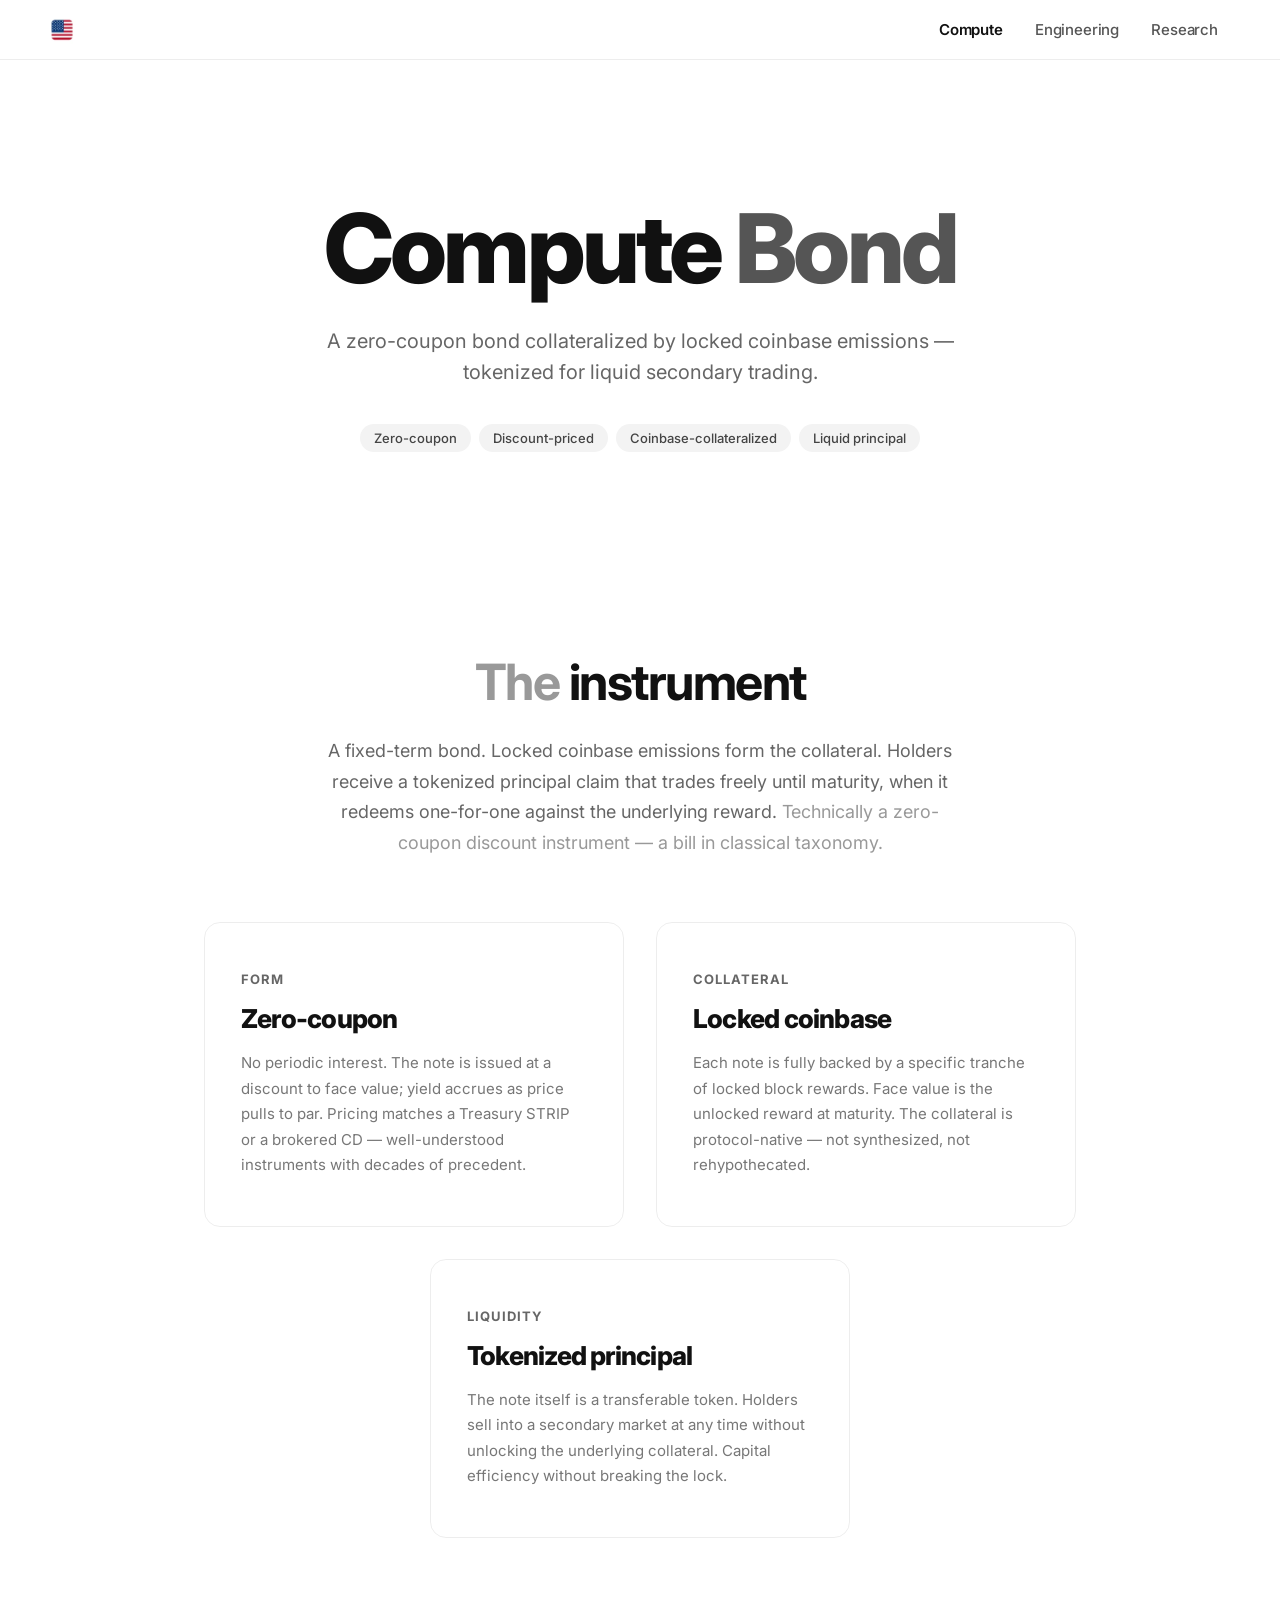
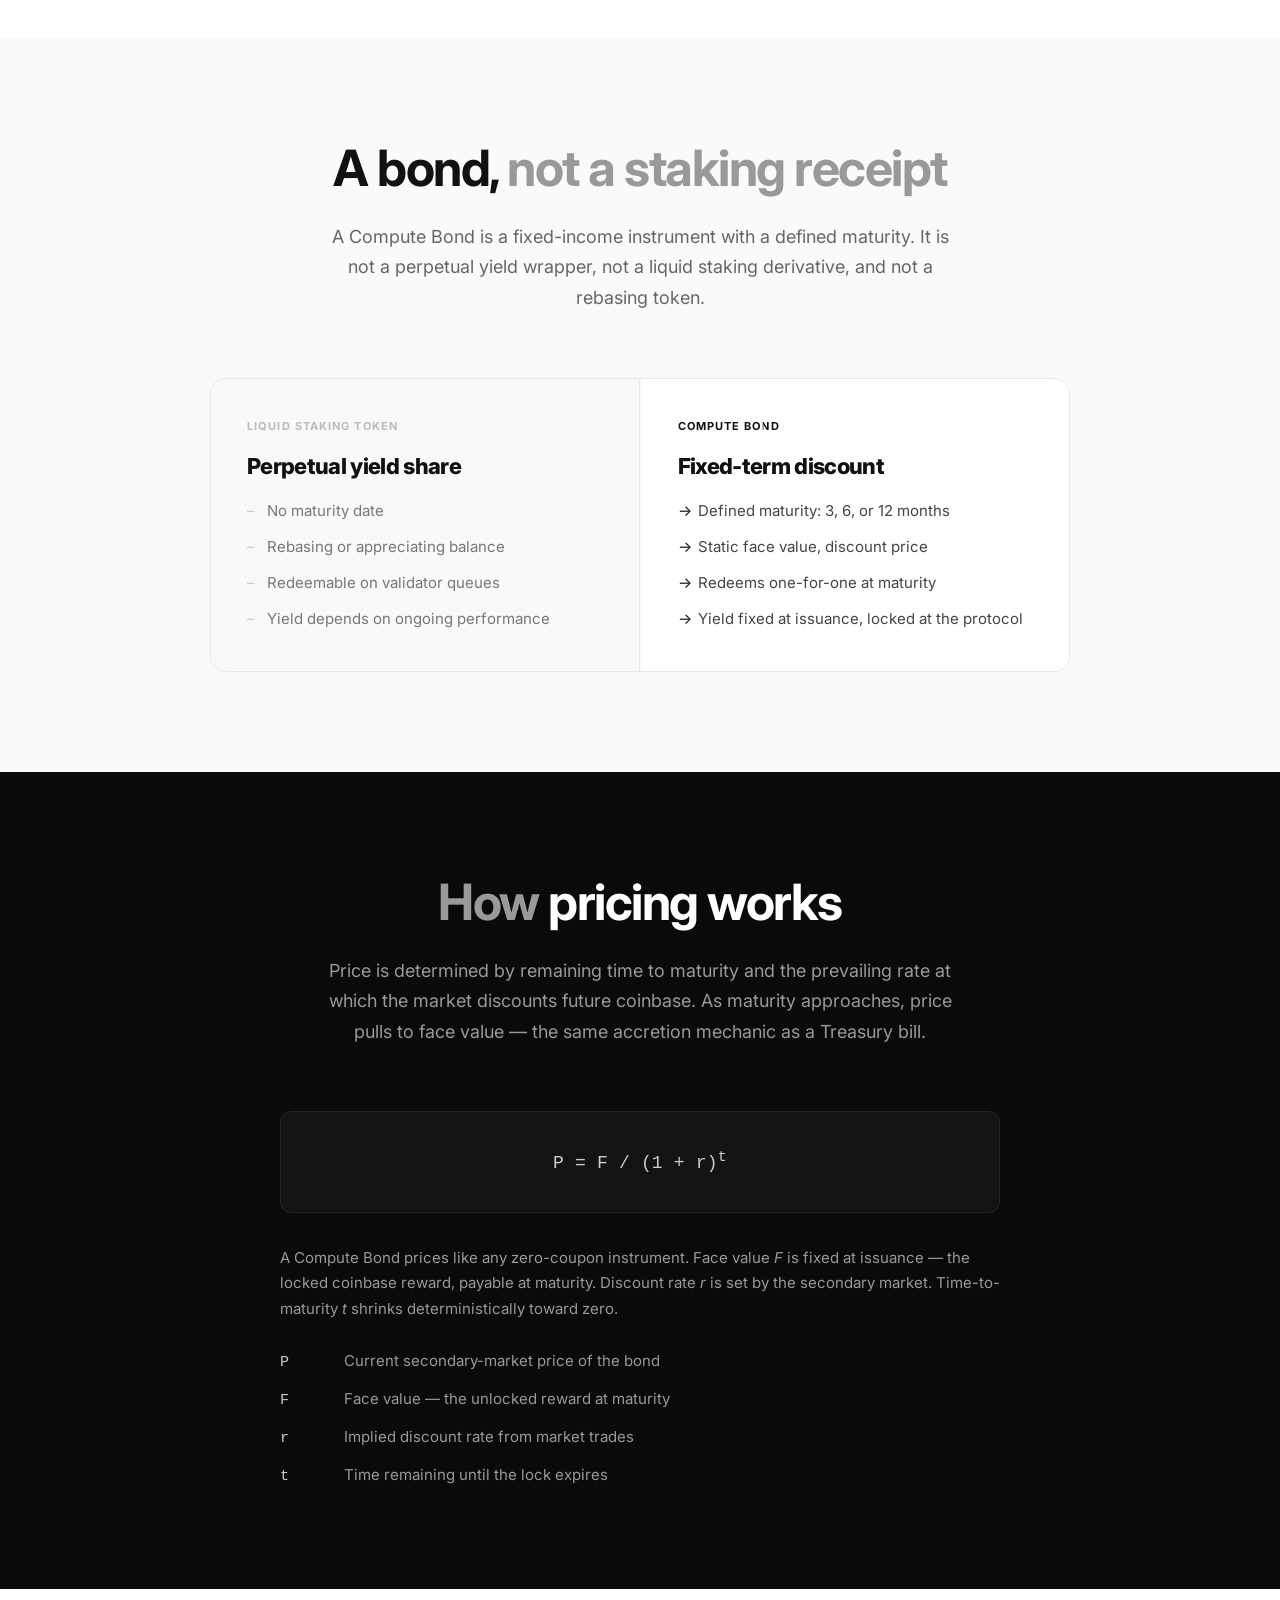
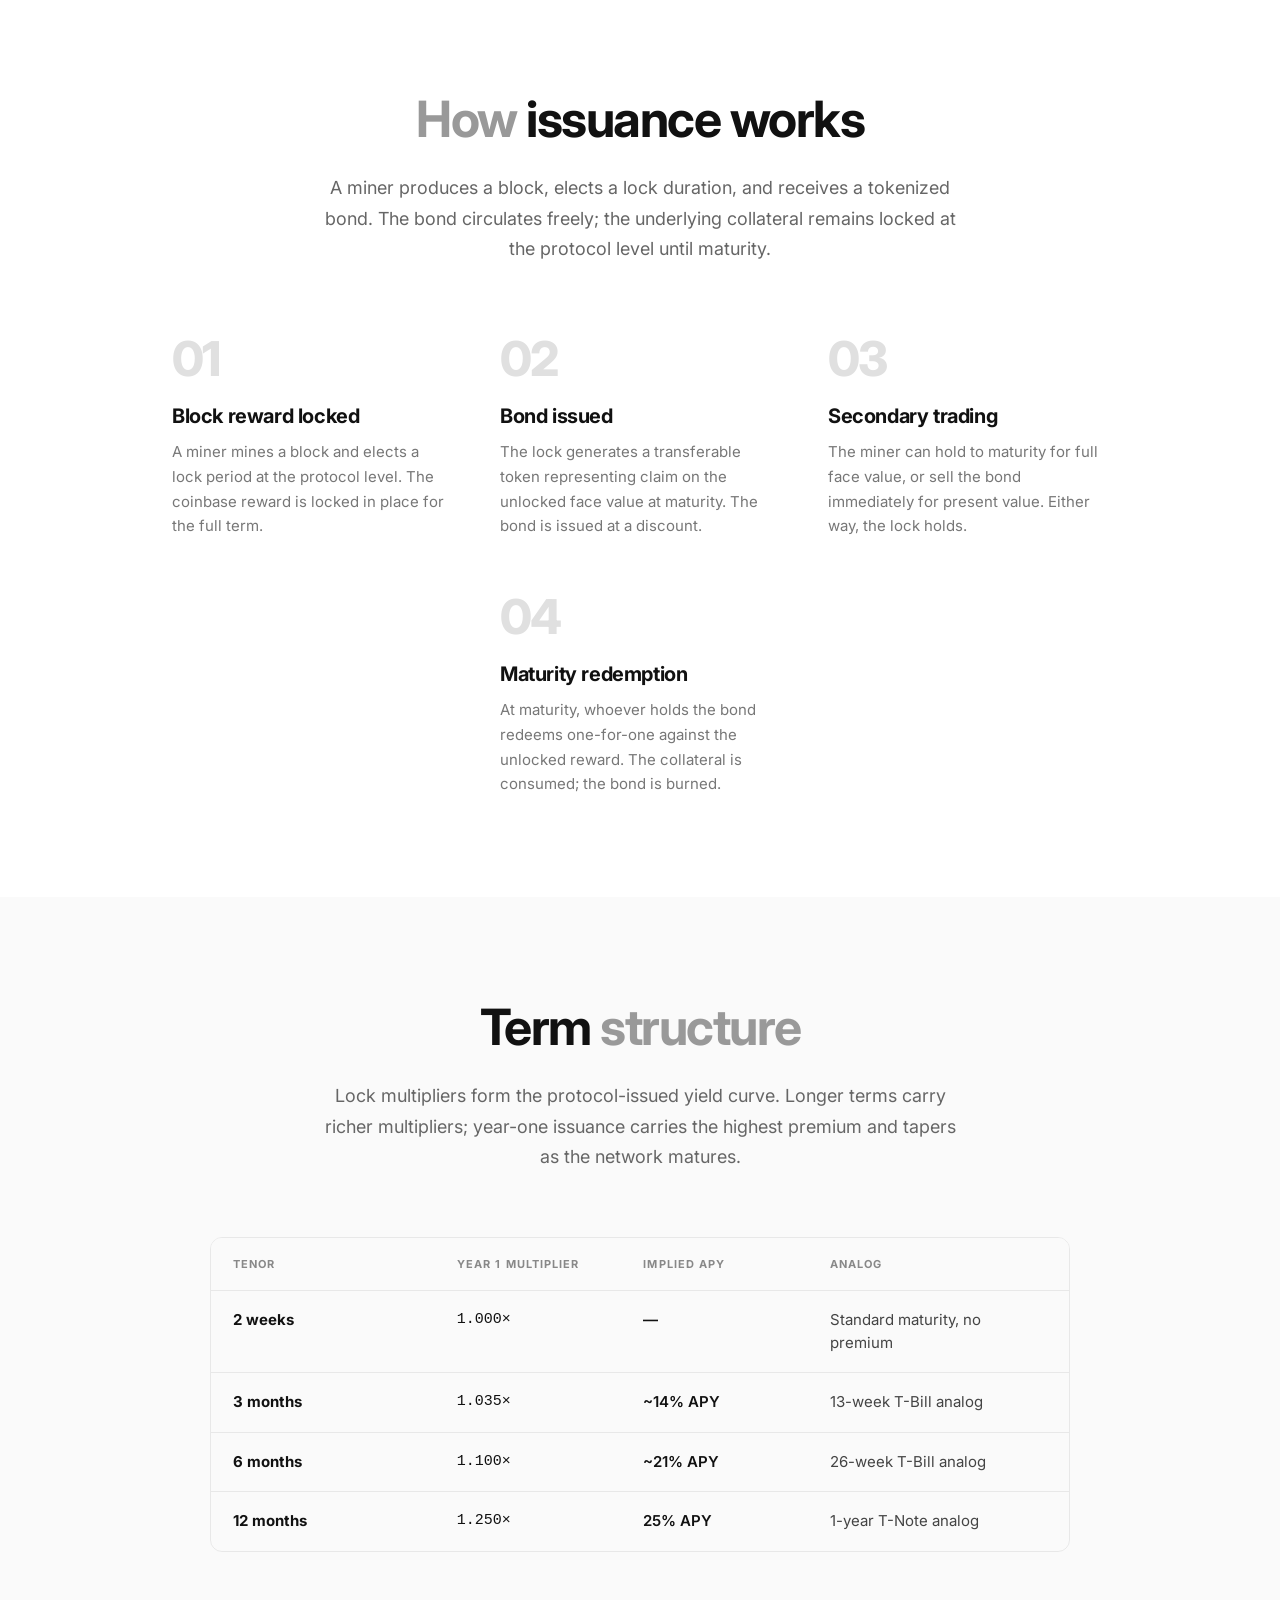
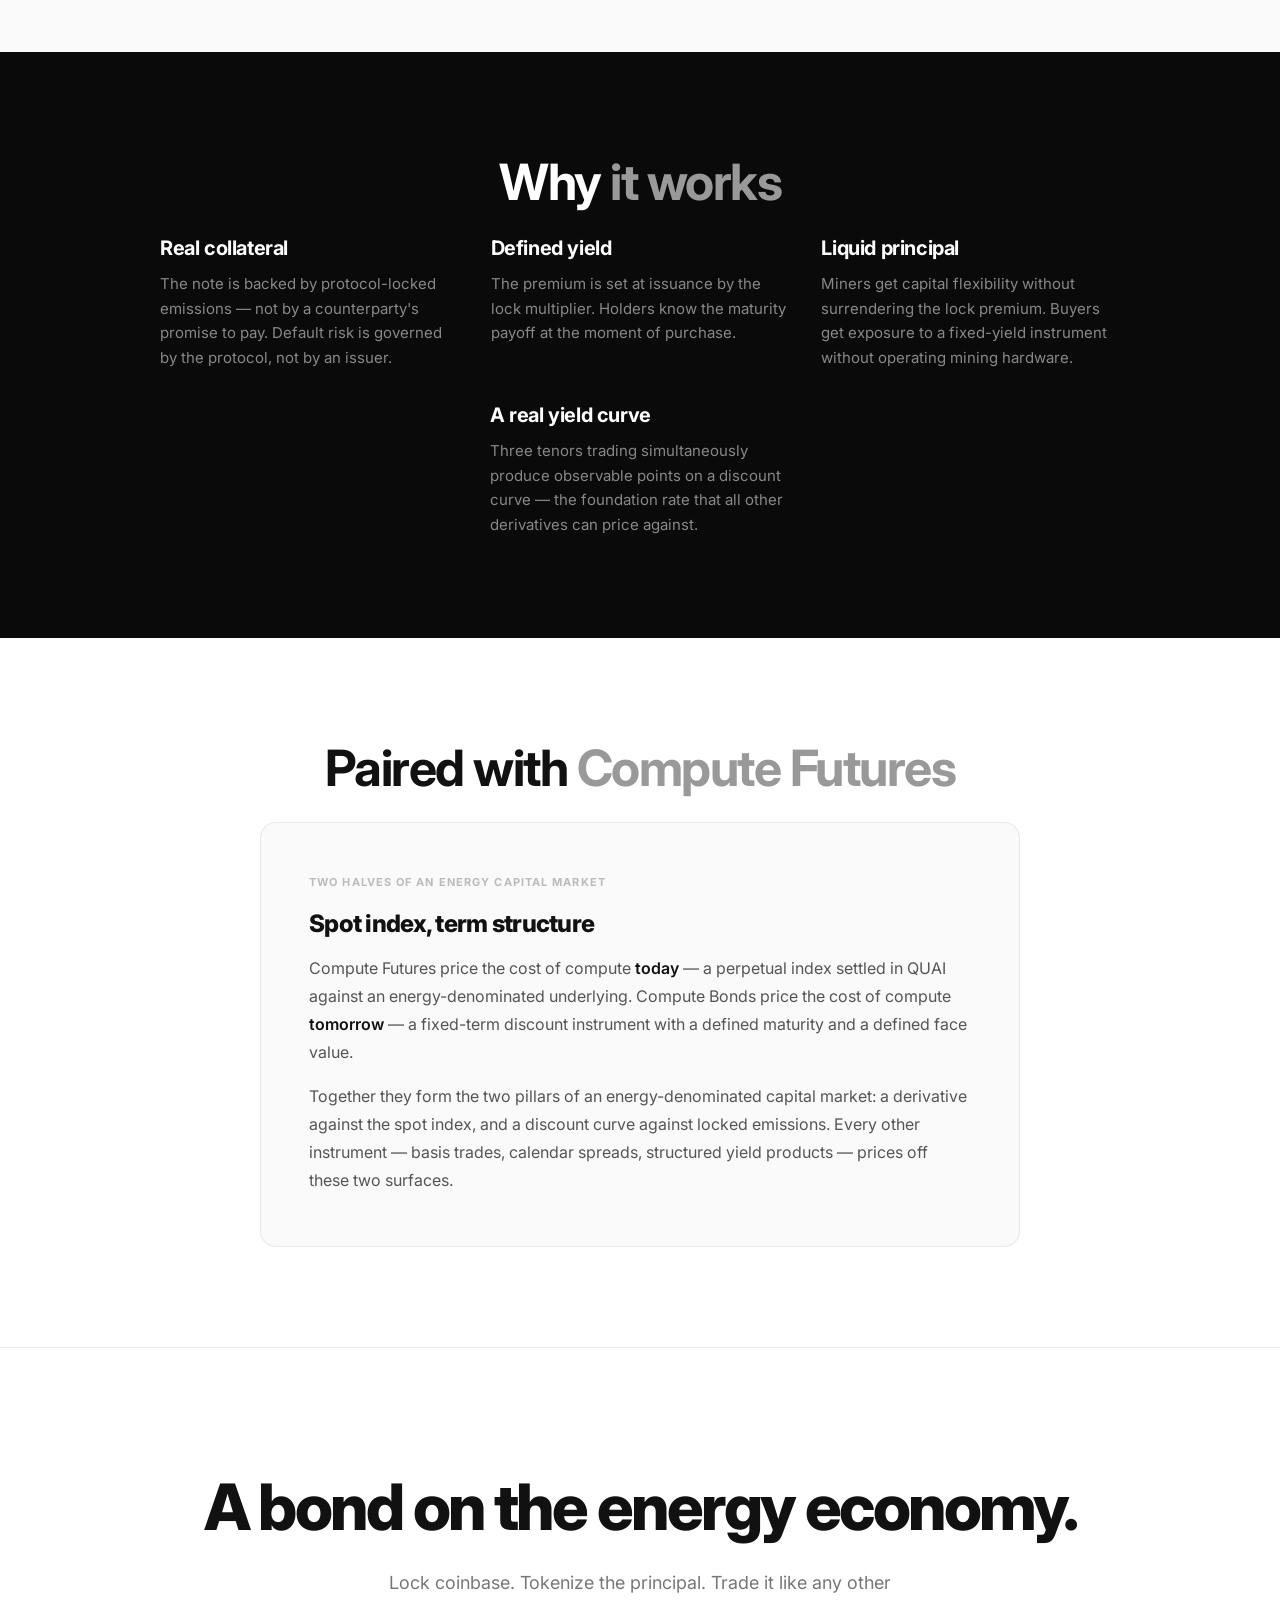
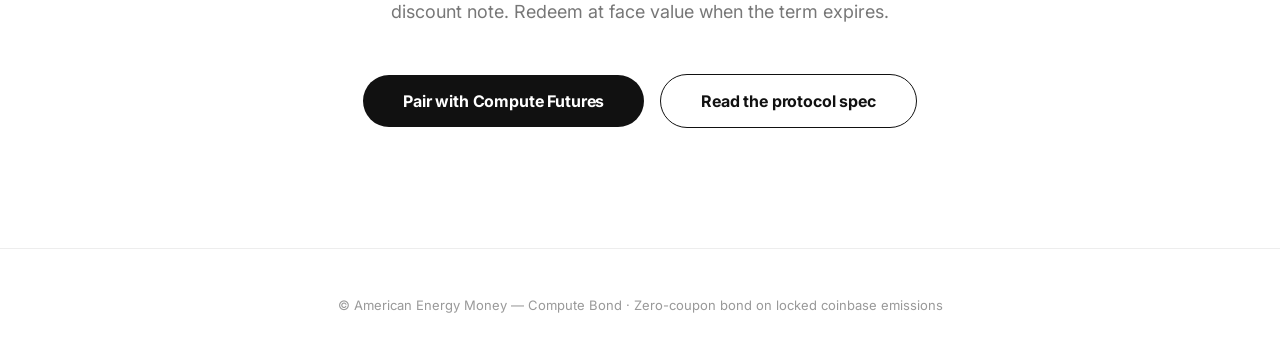
==== compute-bond.html @ d0d1fc53 "Rename compute-bond (1).html to compute-bond.html" ====
<!DOCTYPE html>
<html lang="en">
<head>
  <meta charset="UTF-8">
  <meta name="viewport" content="width=device-width, initial-scale=1.0">
  <title>Compute Bond — American Energy Money</title>
  <meta name="description" content="A zero-coupon bond collateralized by locked coinbase emissions, tokenized for liquid secondary trading.">
  <link rel="icon" href="images/logo.png">
  <link rel="preconnect" href="https://fonts.googleapis.com">
  <link rel="preconnect" href="https://fonts.gstatic.com" crossorigin>
  <link href="https://fonts.googleapis.com/css2?family=Inter:wght@400;500;600;700;800;900&display=swap" rel="stylesheet">
  <style>
    *, *::before, *::after { box-sizing: border-box; margin: 0; padding: 0; }

    :root {
      --gray: #999;
      --dark: #111;
      --white: #fff;
      --border: rgba(0,0,0,0.07);
      --border-light: rgba(255,255,255,0.08);
    }

    html { font-size: 16px; scroll-behavior: smooth; }
    body { font-family: 'Inter', sans-serif; background: #fff; color: #111; overflow-x: hidden; }

    /* ─── NAV ─── */
    nav {
      position: sticky; top: 0; z-index: 100;
      background: #fff;
      border-bottom: 1px solid var(--border);
      height: 60px;
      display: flex; align-items: center;
      padding: 0 48px;
      gap: 32px;
    }
    .nav-logo {
      display: flex; align-items: center; gap: 10px;
      text-decoration: none; flex-shrink: 0;
    }
    .nav-logo img { width: 28px; height: 28px; border-radius: 4px; }
    .nav-logo span {
      font-size: 15px; font-weight: 600; letter-spacing: -0.02em; color: #111;
    }
    .nav-links { display: flex; gap: 4px; margin-left: auto; }
    .nav-item {
      display: flex; align-items: center; gap: 4px;
      padding: 8px 14px;
      font-size: 15px; font-weight: 500; letter-spacing: -0.01em;
      color: #555; text-decoration: none; border-radius: 6px;
      transition: background 0.15s, color 0.15s;
    }
    .nav-item:hover { background: #f5f5f5; }
    .nav-item.active { color: #111; font-weight: 600; }

    /* ─── HERO ─── */
    .hero {
      max-width: 1200px; margin: 0 auto;
      padding: 140px 48px 100px;
      text-align: center;
    }
    .hero h1 {
      font-size: clamp(48px, 8vw, 96px);
      font-weight: 800;
      letter-spacing: -0.04em;
      line-height: 1.02;
      margin-bottom: 28px;
    }
    .hero h1 .dim { color: #555; }
    .hero .subtitle {
      font-size: clamp(17px, 1.6vw, 20px);
      color: #666;
      max-width: 640px;
      margin: 0 auto 36px;
      line-height: 1.55;
    }
    .hero .tag-row {
      display: flex; gap: 8px; justify-content: center; flex-wrap: wrap;
    }
    .hero-tag {
      display: inline-block; padding: 6px 14px;
      font-size: 13px; font-weight: 500; color: #444;
      background: #f3f3f3; border-radius: 100px;
    }

    /* ─── SECTIONS ─── */
    .section-light {
      padding: 100px 48px; text-align: center;
    }
    .section-dark {
      padding: 100px 48px; text-align: center;
      background: #0a0a0a; color: #fff;
    }
    .section-mid {
      padding: 100px 48px; text-align: center;
      background: #fafafa;
    }
    .section-light h2, .section-dark h2, .section-mid h2 {
      font-size: clamp(32px, 4vw, 50px); font-weight: 700;
      letter-spacing: -0.03em; margin-bottom: 24px;
    }
    .section-dark h2 { color: #fff; }
    .section-light h2 .gray,
    .section-dark h2 .gray,
    .section-mid h2 .gray { color: var(--gray); }
    .lead {
      font-size: 18px; color: #666; max-width: 640px;
      margin: 0 auto 64px; line-height: 1.7;
    }
    .section-dark .lead { color: #999; }

    /* ─── COMPARE BLOCK ─── */
    .compare-grid {
      display: flex; gap: 2px; max-width: 860px; margin: 0 auto;
      border: 1px solid var(--border); border-radius: 16px; overflow: hidden;
    }
    .compare-col {
      flex: 1; padding: 40px 36px; text-align: left;
    }
    .compare-col:first-child {
      background: #f9f9f9; border-right: 1px solid var(--border);
    }
    .compare-col:last-child { background: #fff; }
    .compare-label {
      font-size: 11px; font-weight: 700; letter-spacing: 0.1em;
      text-transform: uppercase; margin-bottom: 20px;
    }
    .compare-col:first-child .compare-label { color: #bbb; }
    .compare-col:last-child .compare-label { color: #111; }
    .compare-col h3 {
      font-size: 22px; font-weight: 800; letter-spacing: -0.03em; margin-bottom: 20px; color: #111;
    }
    .compare-col ul {
      list-style: none; display: flex; flex-direction: column; gap: 12px;
    }
    .compare-col ul li {
      font-size: 15px; color: #777; line-height: 1.6;
      padding-left: 20px; position: relative;
    }
    .compare-col ul li::before {
      content: '–'; position: absolute; left: 0; color: #ccc;
    }
    .compare-col:last-child ul li::before { color: #111; content: '→'; }
    .compare-col:last-child ul li { color: #444; }

    /* ─── TOKEN PAIR ─── */
    .token-grid {
      display: flex; gap: 32px; justify-content: center;
      flex-wrap: wrap; max-width: 880px; margin: 0 auto;
    }
    .token-card {
      flex: 1; min-width: 280px; max-width: 420px;
      border: 1px solid var(--border);
      border-radius: 16px; padding: 48px 36px; text-align: left;
    }
    .token-card.dark-card {
      background: rgba(255,255,255,0.04);
      border-color: var(--border-light);
    }
    .token-label {
      font-size: 13px; font-weight: 700; letter-spacing: 0.08em;
      text-transform: uppercase; margin-bottom: 16px; color: #666;
    }
    .token-card h3 {
      font-size: 26px; font-weight: 800; letter-spacing: -0.03em;
      margin-bottom: 16px;
    }
    .section-dark .token-card h3 { color: #fff; }
    .token-card p {
      font-size: 15px; color: #777; line-height: 1.7;
    }
    .section-dark .token-card p { color: #888; }

    /* ─── FORMULA ─── */
    .formula-block {
      max-width: 720px; margin: 0 auto;
      text-align: left;
    }
    .formula-box {
      background: rgba(255,255,255,0.04);
      border: 1px solid var(--border-light);
      border-radius: 12px;
      padding: 32px 36px;
      margin-bottom: 32px;
      font-family: 'Courier New', Courier, monospace;
      font-size: 18px;
      color: #ccc;
      letter-spacing: 0.01em;
      line-height: 1.8;
      text-align: center;
    }
    .formula-note {
      font-size: 15px; color: #999; line-height: 1.7;
    }
    .var-list {
      margin-top: 28px;
      display: flex; flex-direction: column; gap: 12px;
    }
    .var-item {
      display: flex; gap: 16px; align-items: baseline;
      font-size: 15px; color: #999; line-height: 1.6;
    }
    .var-item code {
      font-family: 'Courier New', Courier, monospace;
      color: #ccc; font-size: 15px;
      min-width: 48px; flex-shrink: 0;
    }

    /* ─── STEPS ─── */
    .steps {
      display: flex; gap: 48px; justify-content: center;
      flex-wrap: wrap; max-width: 960px; margin: 0 auto;
    }
    .step {
      flex: 1; min-width: 240px; max-width: 280px; text-align: left;
    }
    .step-num {
      font-size: 48px; font-weight: 800; letter-spacing: -0.04em;
      color: #e0e0e0; margin-bottom: 16px;
    }
    .step h3 {
      font-size: 20px; font-weight: 700; letter-spacing: -0.02em;
      margin-bottom: 12px;
    }
    .step p {
      font-size: 15px; color: #777; line-height: 1.65;
    }

    /* ─── WHY SECTION ─── */
    .why-grid {
      display: flex; gap: 32px; justify-content: center;
      flex-wrap: wrap; max-width: 960px; margin: 0 auto;
    }
    .why-card {
      flex: 1; min-width: 260px; max-width: 300px;
      text-align: left;
    }
    .why-card h3 { font-size: 20px; font-weight: 700; letter-spacing: -0.02em; margin-bottom: 12px; color: #fff; }
    .why-card p { font-size: 15px; color: #888; line-height: 1.65; }

    /* ─── INSTRUMENT EXPLAINER ─── */
    .index-block {
      max-width: 760px; margin: 0 auto;
      background: #fafafa; border: 1px solid var(--border);
      border-radius: 16px; padding: 52px 48px; text-align: left;
    }
    .index-block .index-label {
      font-size: 11px; font-weight: 700; letter-spacing: 0.1em; text-transform: uppercase;
      color: #bbb; margin-bottom: 20px;
    }
    .index-block h3 {
      font-size: 24px; font-weight: 800; letter-spacing: -0.03em;
      margin-bottom: 16px; color: #111;
    }
    .index-block p {
      font-size: 16px; color: #555; line-height: 1.75; margin-bottom: 16px;
    }
    .index-block p:last-child { margin-bottom: 0; }
    .index-block em {
      font-style: normal; font-weight: 600; color: #111;
    }

    /* ─── YIELD TABLE ─── */
    .yield-table {
      max-width: 860px; margin: 0 auto;
      border: 1px solid var(--border); border-radius: 12px; overflow: hidden;
    }
    .yield-row {
      display: grid;
      grid-template-columns: 1.2fr 1fr 1fr 1.4fr;
      border-bottom: 1px solid var(--border);
    }
    .yield-row:last-child { border-bottom: none; }
    .yield-row > div {
      padding: 18px 22px; font-size: 15px; color: #444;
      text-align: left; line-height: 1.5;
    }
    .yield-header { background: #fafafa; }
    .yield-header > div {
      font-size: 11px; font-weight: 700; letter-spacing: 0.1em;
      text-transform: uppercase; color: #888;
    }
    .yield-row .yield-tenor { font-weight: 700; color: #111; }
    .yield-row .yield-mult { font-family: 'Courier New', Courier, monospace; color: #111; }
    .yield-row .yield-apy { font-weight: 600; color: #111; }
    @media (max-width: 640px) {
      .yield-row { grid-template-columns: 1fr 1fr; }
      .yield-header > div:nth-child(4),
      .yield-row > div:nth-child(4) { display: none; }
    }

    /* ─── CTA ─── */
    .cta-section {
      background: #fff;
      padding: 120px 48px; text-align: center;
      border-top: 1px solid var(--border);
    }
    .cta-section h2 {
      font-size: clamp(36px, 5vw, 64px); font-weight: 800;
      letter-spacing: -0.04em; margin-bottom: 24px;
    }
    .cta-section p {
      font-size: 18px; color: #777; max-width: 520px;
      margin: 0 auto 48px; line-height: 1.6;
    }
    .cta-btn {
      display: inline-block; padding: 16px 40px;
      background: #111; color: #fff;
      font-size: 16px; font-weight: 700; letter-spacing: -0.01em;
      border-radius: 100px; text-decoration: none;
      transition: background 0.15s, transform 0.15s;
    }
    .cta-btn:hover { background: #333; transform: scale(1.03); }
    .cta-btn.outline {
      background: transparent; color: #111; border: 1px solid #111;
      margin-left: 12px;
    }
    .cta-btn.outline:hover { background: #111; color: #fff; }

    /* ─── FOOTER ─── */
    footer {
      padding: 48px; text-align: center;
      font-size: 13px; color: #999;
      border-top: 1px solid var(--border);
    }

    @media (max-width: 768px) {
      nav { padding: 0 20px; }
      .hero { padding: 80px 20px 60px; }
      .hero, .section-light, .section-dark, .section-mid,
      .cta-section { padding-left: 20px; padding-right: 20px; }
    }
  </style>
</head>
<body>

<!-- ── NAV ── -->
<nav>
  <a class="nav-logo" href="/">
    <img src="images/logo.png" alt="American Energy Money">
  </a>
  <div class="nav-links">
    <a class="nav-item active" href="compute.html">Compute</a>
    <a class="nav-item" href="engineering.html">Engineering</a>
    <a class="nav-item" href="research.html">Research</a>
  </div>
</nav>

<!-- ── HERO ── -->
<section class="hero">
  <h1>Compute <span class="dim">Bond</span></h1>
  <p class="subtitle">A zero-coupon bond collateralized by locked coinbase emissions — tokenized for liquid secondary trading.</p>
  <div class="tag-row">
    <span class="hero-tag">Zero-coupon</span>
    <span class="hero-tag">Discount-priced</span>
    <span class="hero-tag">Coinbase-collateralized</span>
    <span class="hero-tag">Liquid principal</span>
  </div>
</section>

<!-- ── THE INSTRUMENT ── -->
<section class="section-light">
  <h2><span class="gray">The</span> instrument</h2>
  <p class="lead">A fixed-term bond. Locked coinbase emissions form the collateral. Holders receive a tokenized principal claim that trades freely until maturity, when it redeems one-for-one against the underlying reward. <em style="color:#999;font-style:normal;">Technically a zero-coupon discount instrument — a bill in classical taxonomy.</em></p>

  <div class="token-grid">
    <div class="token-card">
      <div class="token-label">Form</div>
      <h3>Zero-coupon</h3>
      <p>No periodic interest. The note is issued at a discount to face value; yield accrues as price pulls to par. Pricing matches a Treasury STRIP or a brokered CD — well-understood instruments with decades of precedent.</p>
    </div>
    <div class="token-card">
      <div class="token-label">Collateral</div>
      <h3>Locked coinbase</h3>
      <p>Each note is fully backed by a specific tranche of locked block rewards. Face value is the unlocked reward at maturity. The collateral is protocol-native — not synthesized, not rehypothecated.</p>
    </div>
    <div class="token-card">
      <div class="token-label">Liquidity</div>
      <h3>Tokenized principal</h3>
      <p>The note itself is a transferable token. Holders sell into a secondary market at any time without unlocking the underlying collateral. Capital efficiency without breaking the lock.</p>
    </div>
  </div>
</section>

<!-- ── DISCOUNT, NOT COMMODITY ── -->
<section class="section-mid">
  <h2>A bond, <span class="gray">not a staking receipt</span></h2>
  <p class="lead">A Compute Bond is a fixed-income instrument with a defined maturity. It is not a perpetual yield wrapper, not a liquid staking derivative, and not a rebasing token.</p>

  <div class="compare-grid">
    <div class="compare-col">
      <div class="compare-label">Liquid Staking Token</div>
      <h3>Perpetual yield share</h3>
      <ul>
        <li>No maturity date</li>
        <li>Rebasing or appreciating balance</li>
        <li>Redeemable on validator queues</li>
        <li>Yield depends on ongoing performance</li>
      </ul>
    </div>
    <div class="compare-col">
      <div class="compare-label">Compute Bond</div>
      <h3>Fixed-term discount</h3>
      <ul>
        <li>Defined maturity: 3, 6, or 12 months</li>
        <li>Static face value, discount price</li>
        <li>Redeems one-for-one at maturity</li>
        <li>Yield fixed at issuance, locked at the protocol</li>
      </ul>
    </div>
  </div>
</section>

<!-- ── PRICING ── -->
<section class="section-dark">
  <h2><span class="gray">How</span> pricing works</h2>
  <p class="lead">Price is determined by remaining time to maturity and the prevailing rate at which the market discounts future coinbase. As maturity approaches, price pulls to face value — the same accretion mechanic as a Treasury bill.</p>

  <div class="formula-block">
    <div class="formula-box">
      P&nbsp;=&nbsp;F&nbsp;/&nbsp;(1&nbsp;+&nbsp;r)<sup>t</sup>
    </div>
    <p class="formula-note">A Compute Bond prices like any zero-coupon instrument. Face value <em>F</em> is fixed at issuance — the locked coinbase reward, payable at maturity. Discount rate <em>r</em> is set by the secondary market. Time-to-maturity <em>t</em> shrinks deterministically toward zero.</p>
    <div class="var-list">
      <div class="var-item"><code>P</code><span>Current secondary-market price of the bond</span></div>
      <div class="var-item"><code>F</code><span>Face value — the unlocked reward at maturity</span></div>
      <div class="var-item"><code>r</code><span>Implied discount rate from market trades</span></div>
      <div class="var-item"><code>t</code><span>Time remaining until the lock expires</span></div>
    </div>
  </div>
</section>

<!-- ── ISSUANCE FLOW ── -->
<section class="section-light">
  <h2><span class="gray">How</span> issuance works</h2>
  <p class="lead">A miner produces a block, elects a lock duration, and receives a tokenized bond. The bond circulates freely; the underlying collateral remains locked at the protocol level until maturity.</p>

  <div class="steps">
    <div class="step">
      <div class="step-num">01</div>
      <h3>Block reward locked</h3>
      <p>A miner mines a block and elects a lock period at the protocol level. The coinbase reward is locked in place for the full term.</p>
    </div>
    <div class="step">
      <div class="step-num">02</div>
      <h3>Bond issued</h3>
      <p>The lock generates a transferable token representing claim on the unlocked face value at maturity. The bond is issued at a discount.</p>
    </div>
    <div class="step">
      <div class="step-num">03</div>
      <h3>Secondary trading</h3>
      <p>The miner can hold to maturity for full face value, or sell the bond immediately for present value. Either way, the lock holds.</p>
    </div>
    <div class="step">
      <div class="step-num">04</div>
      <h3>Maturity redemption</h3>
      <p>At maturity, whoever holds the bond redeems one-for-one against the unlocked reward. The collateral is consumed; the bond is burned.</p>
    </div>
  </div>
</section>

<!-- ── YIELD TABLE ── -->
<section class="section-mid">
  <h2>Term <span class="gray">structure</span></h2>
  <p class="lead">Lock multipliers form the protocol-issued yield curve. Longer terms carry richer multipliers; year-one issuance carries the highest premium and tapers as the network matures.</p>

  <div class="yield-table">
    <div class="yield-row yield-header">
      <div>Tenor</div>
      <div>Year 1 Multiplier</div>
      <div>Implied APY</div>
      <div>Analog</div>
    </div>
    <div class="yield-row">
      <div class="yield-tenor">2 weeks</div>
      <div class="yield-mult">1.000×</div>
      <div class="yield-apy">—</div>
      <div>Standard maturity, no premium</div>
    </div>
    <div class="yield-row">
      <div class="yield-tenor">3 months</div>
      <div class="yield-mult">1.035×</div>
      <div class="yield-apy">~14% APY</div>
      <div>13-week T-Bill analog</div>
    </div>
    <div class="yield-row">
      <div class="yield-tenor">6 months</div>
      <div class="yield-mult">1.100×</div>
      <div class="yield-apy">~21% APY</div>
      <div>26-week T-Bill analog</div>
    </div>
    <div class="yield-row">
      <div class="yield-tenor">12 months</div>
      <div class="yield-mult">1.250×</div>
      <div class="yield-apy">25% APY</div>
      <div>1-year T-Note analog</div>
    </div>
  </div>
</section>

<!-- ── WHY THIS WORKS ── -->
<section class="section-dark">
  <h2>Why <span class="gray">it works</span></h2>
  <div class="why-grid">
    <div class="why-card">
      <h3>Real collateral</h3>
      <p>The note is backed by protocol-locked emissions — not by a counterparty's promise to pay. Default risk is governed by the protocol, not by an issuer.</p>
    </div>
    <div class="why-card">
      <h3>Defined yield</h3>
      <p>The premium is set at issuance by the lock multiplier. Holders know the maturity payoff at the moment of purchase.</p>
    </div>
    <div class="why-card">
      <h3>Liquid principal</h3>
      <p>Miners get capital flexibility without surrendering the lock premium. Buyers get exposure to a fixed-yield instrument without operating mining hardware.</p>
    </div>
    <div class="why-card">
      <h3>A real yield curve</h3>
      <p>Three tenors trading simultaneously produce observable points on a discount curve — the foundation rate that all other derivatives can price against.</p>
    </div>
  </div>
</section>

<!-- ── PAIRED INSTRUMENT ── -->
<section class="section-light">
  <h2>Paired with <span class="gray">Compute Futures</span></h2>
  <div class="index-block">
    <div class="index-label">Two halves of an energy capital market</div>
    <h3>Spot index, term structure</h3>
    <p>Compute Futures price the cost of compute <em>today</em> — a perpetual index settled in QUAI against an energy-denominated underlying. Compute Bonds price the cost of compute <em>tomorrow</em> — a fixed-term discount instrument with a defined maturity and a defined face value.</p>
    <p>Together they form the two pillars of an energy-denominated capital market: a derivative against the spot index, and a discount curve against locked emissions. Every other instrument — basis trades, calendar spreads, structured yield products — prices off these two surfaces.</p>
  </div>
</section>

<!-- ── CTA ── -->
<section class="cta-section">
  <h2>A bond on the energy economy.</h2>
  <p>Lock coinbase. Tokenize the principal. Trade it like any other discount note. Redeem at face value when the term expires.</p>
  <a href="compute.html" class="cta-btn">Pair with Compute Futures</a>
  <a href="https://docs.qu.ai/learn/advanced-introduction/liquid-mining-tokens" class="cta-btn outline" target="_blank" rel="noopener">Read the protocol spec</a>
</section>

<footer>
  © American Energy Money — Compute Bond · Zero-coupon bond on locked coinbase emissions
</footer>

</body>
</html>
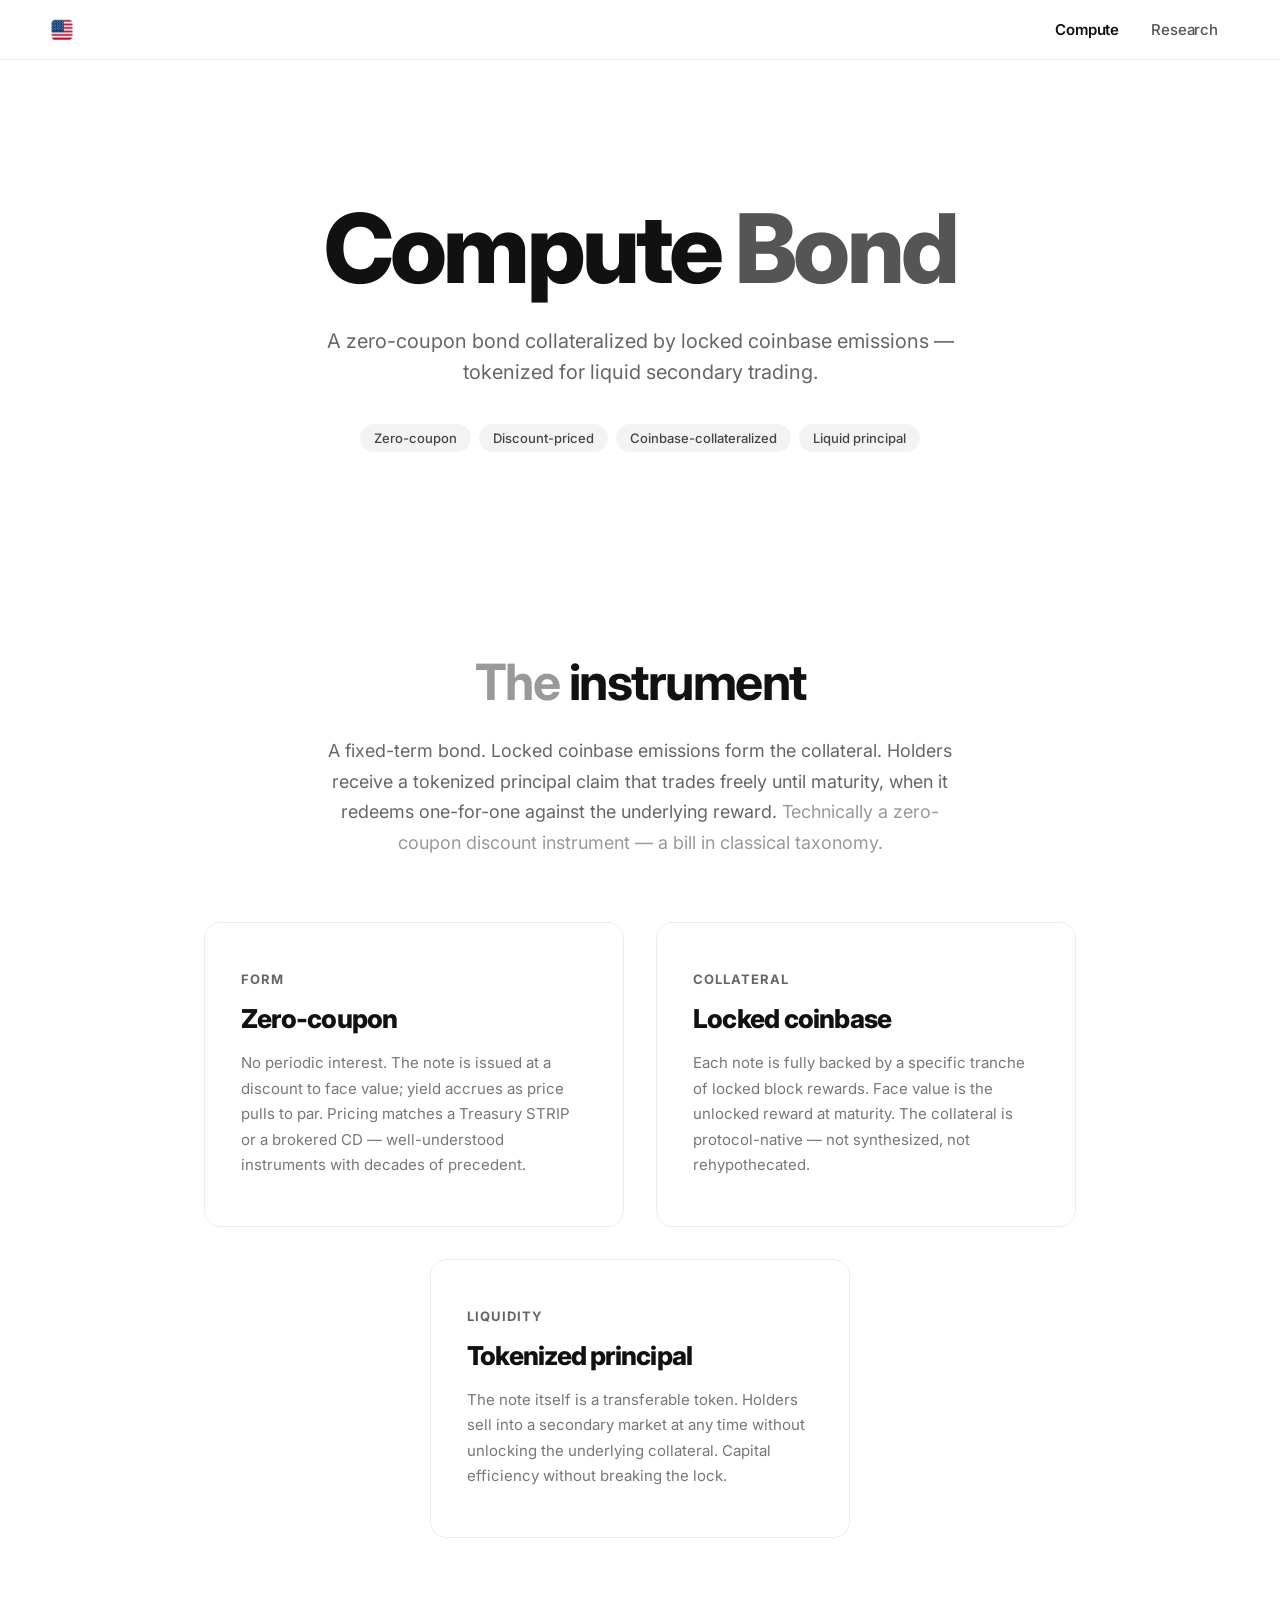
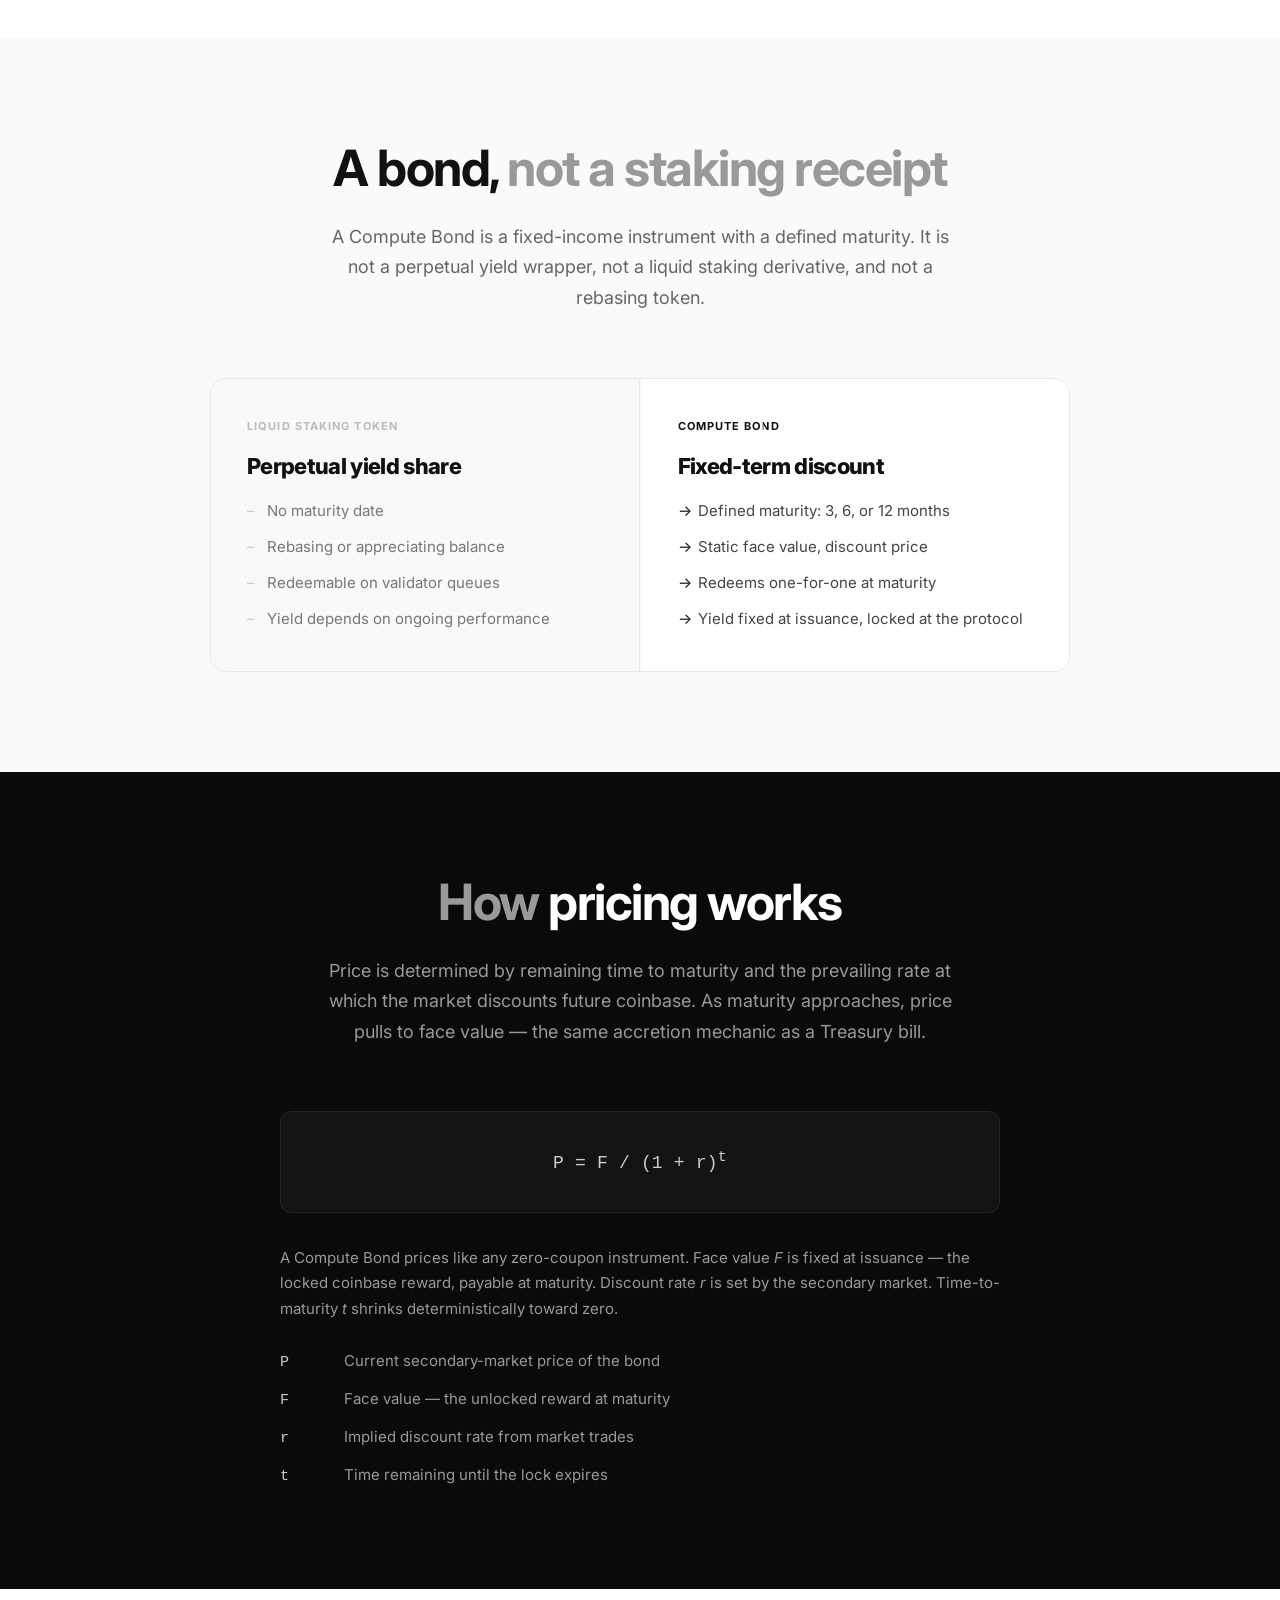
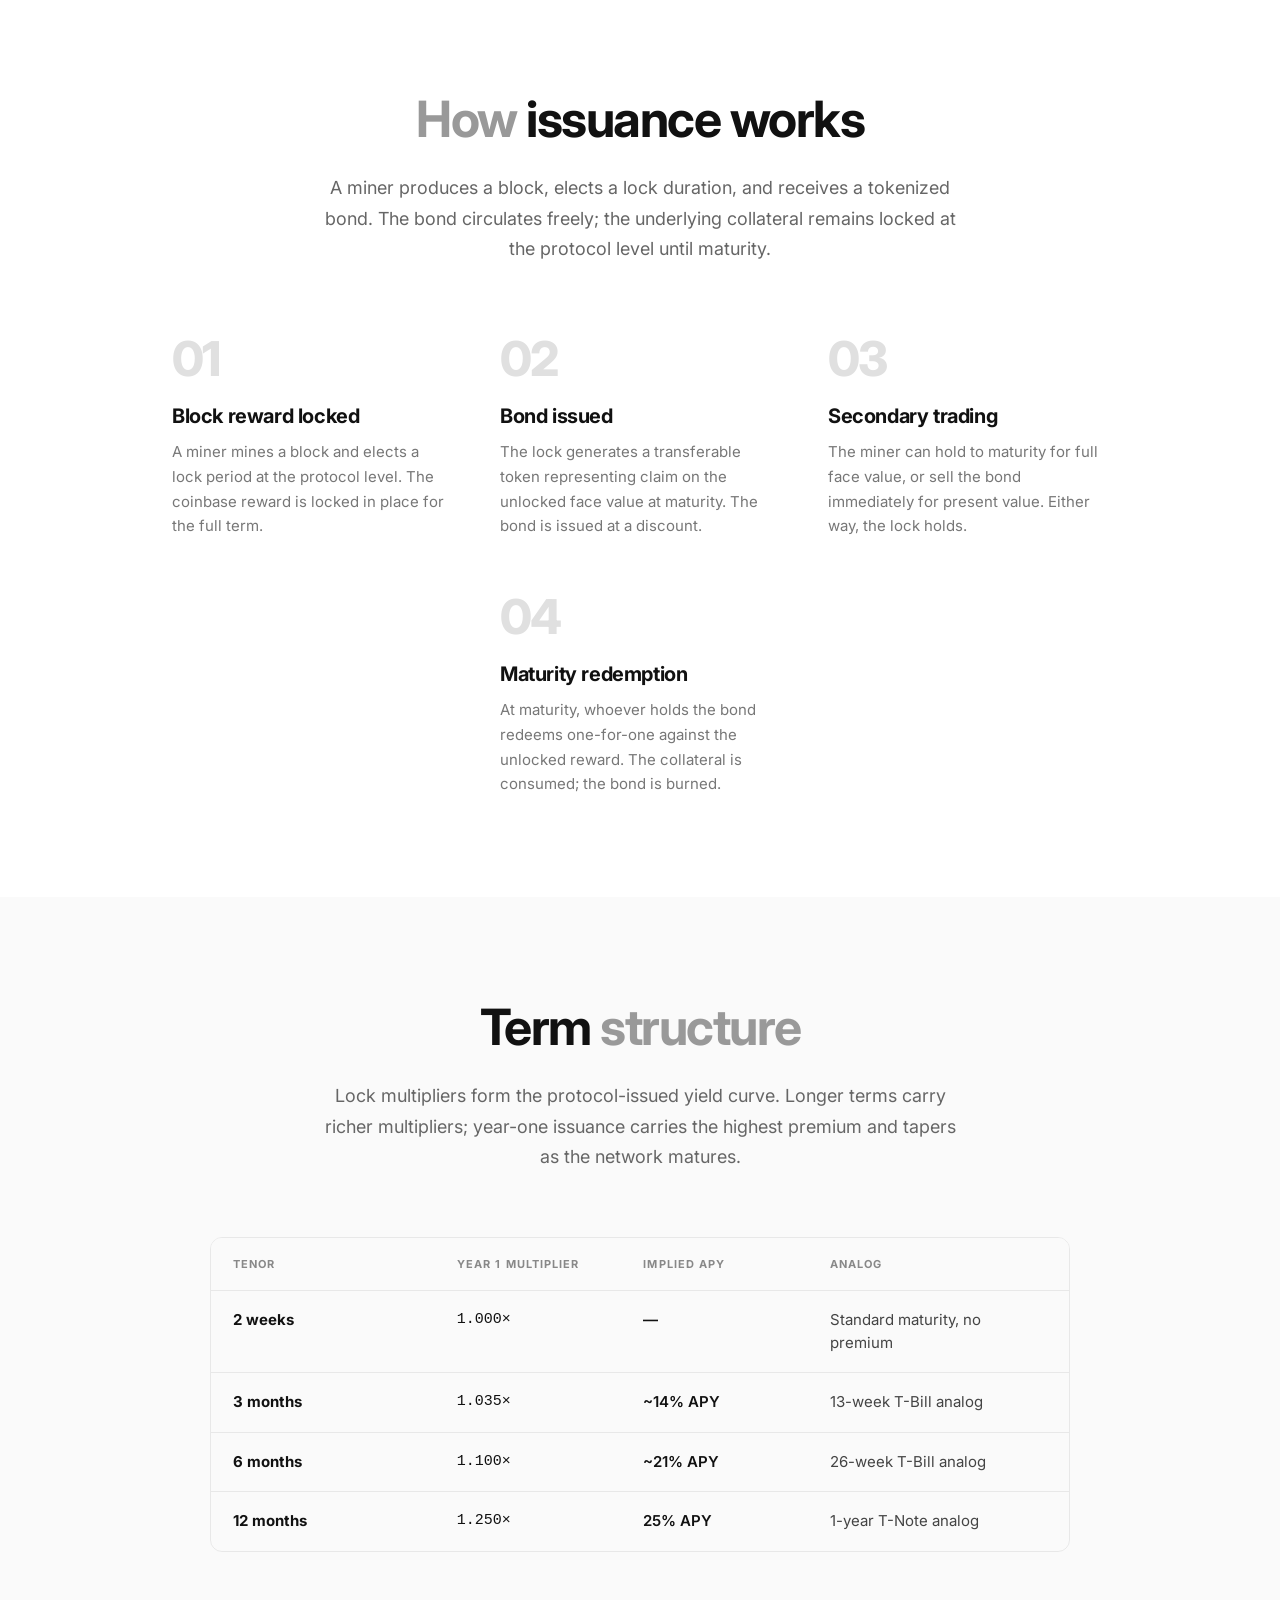
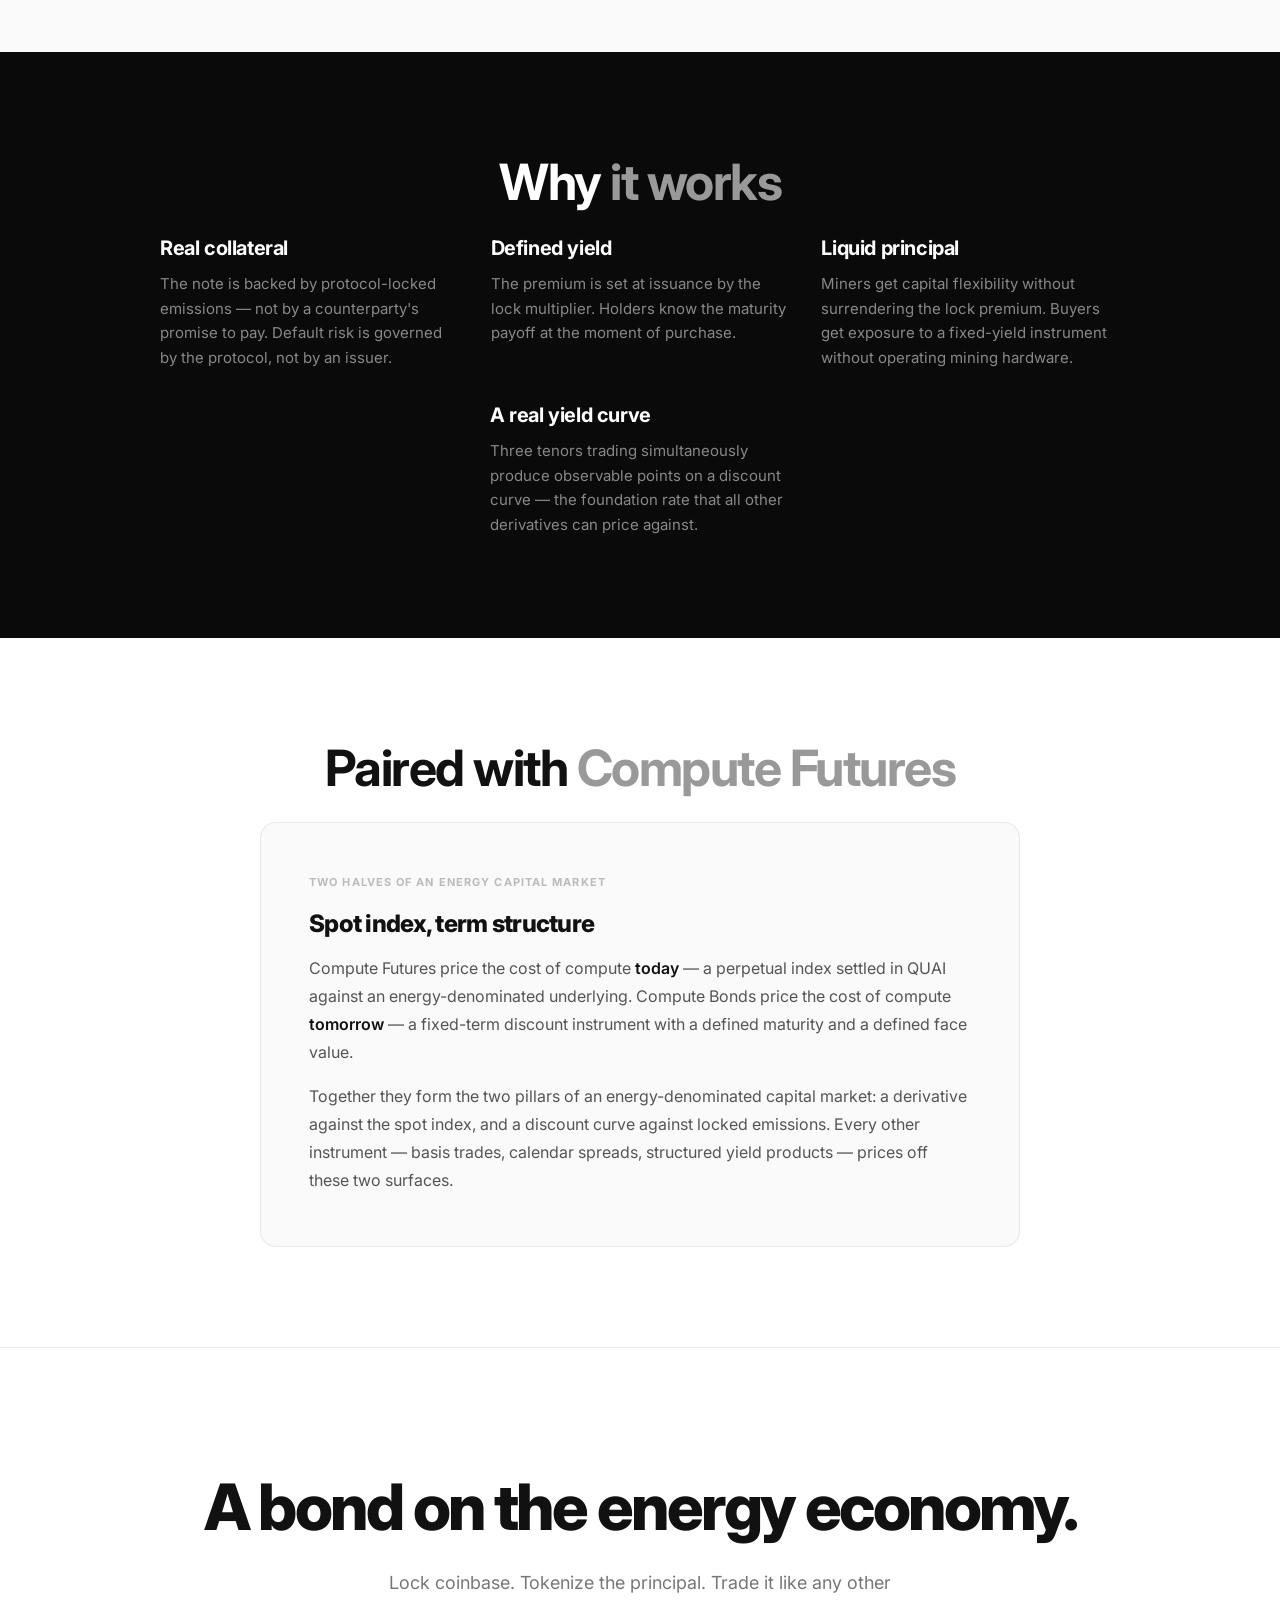
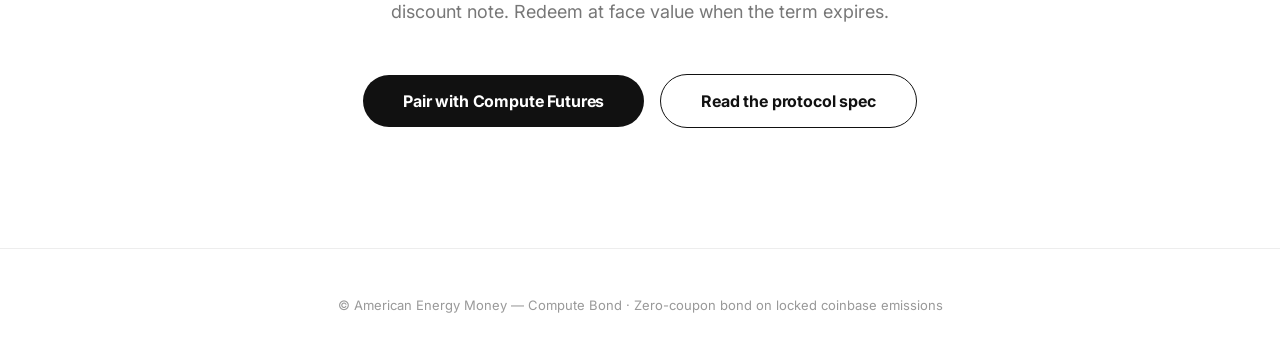
==== commit fd73a92a: "Update compute-bond.html" ====
--- a/compute-bond.html
+++ b/compute-bond.html
@@ -1,3 +1,4 @@
+
 <!DOCTYPE html>
 <html lang="en">
 <head>
@@ -340,7 +341,6 @@
   </a>
   <div class="nav-links">
     <a class="nav-item active" href="compute.html">Compute</a>
-    <a class="nav-item" href="engineering.html">Engineering</a>
     <a class="nav-item" href="research.html">Research</a>
   </div>
 </nav>
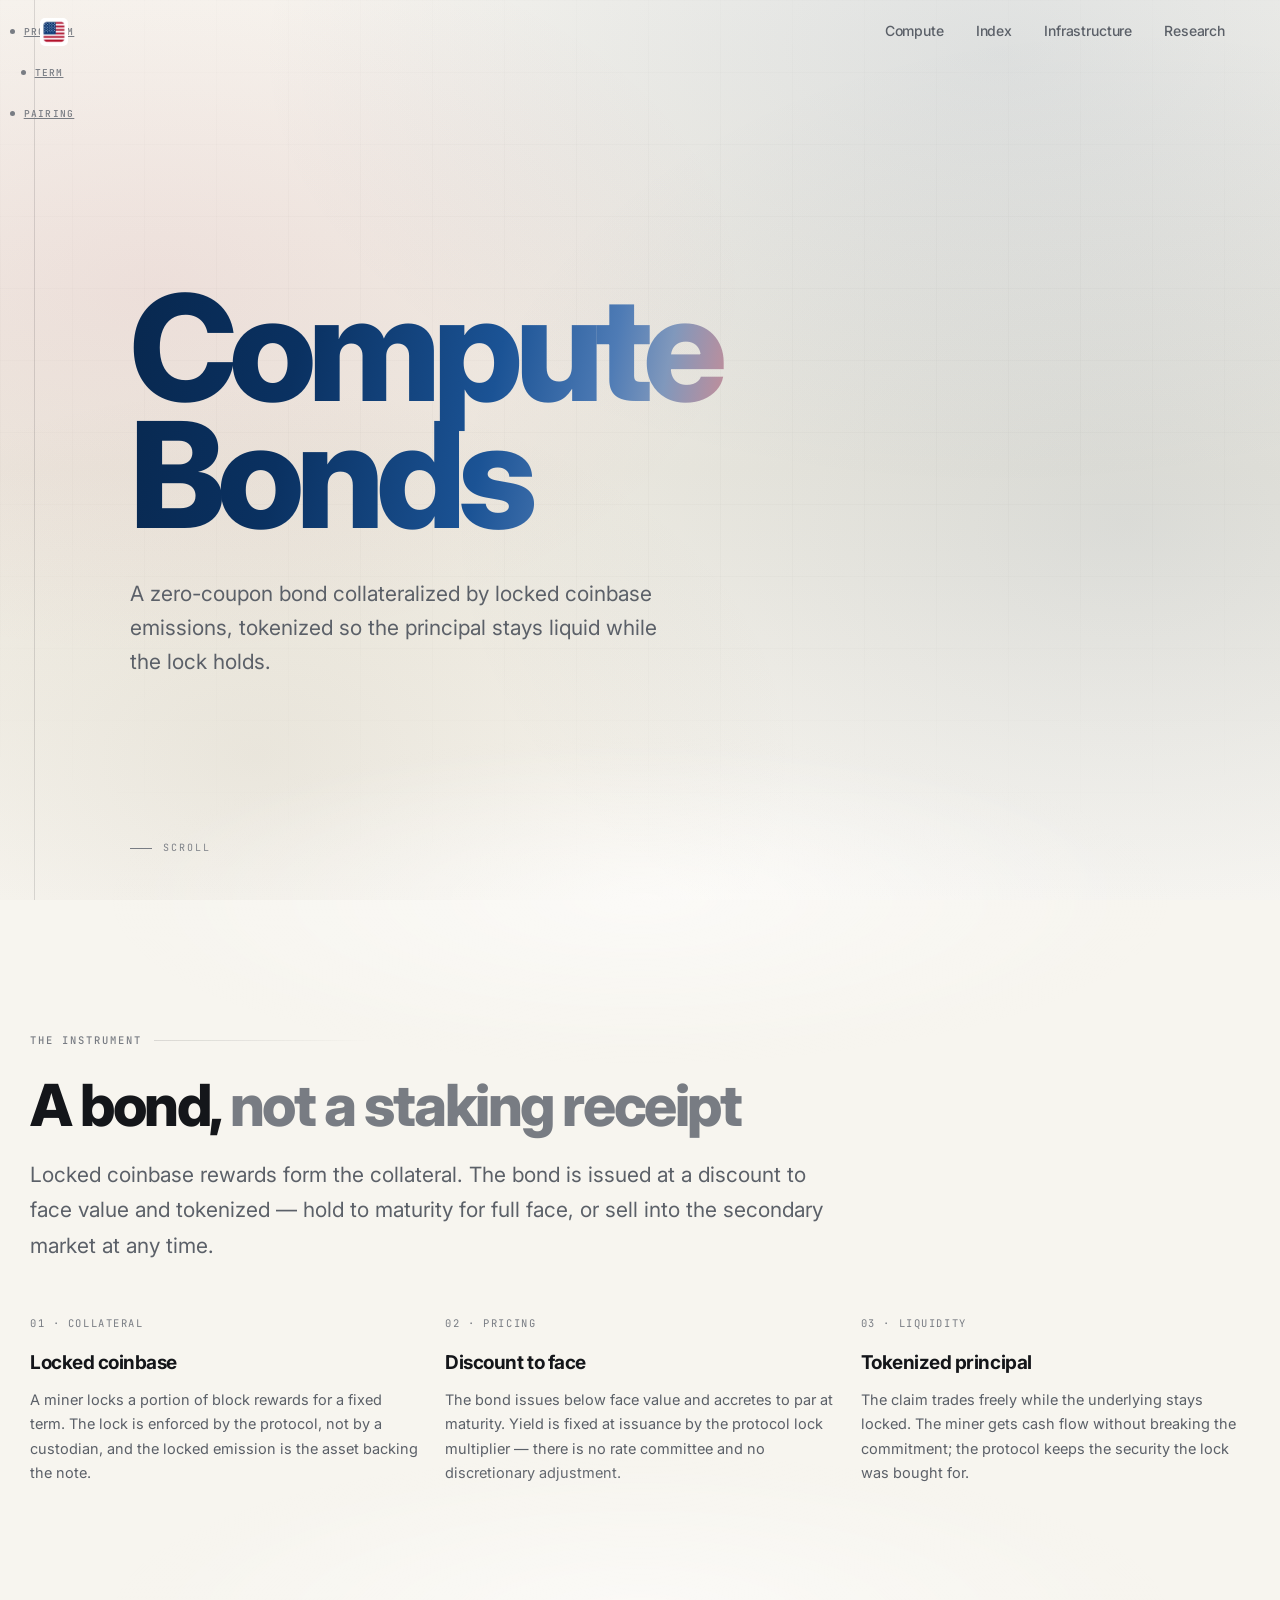
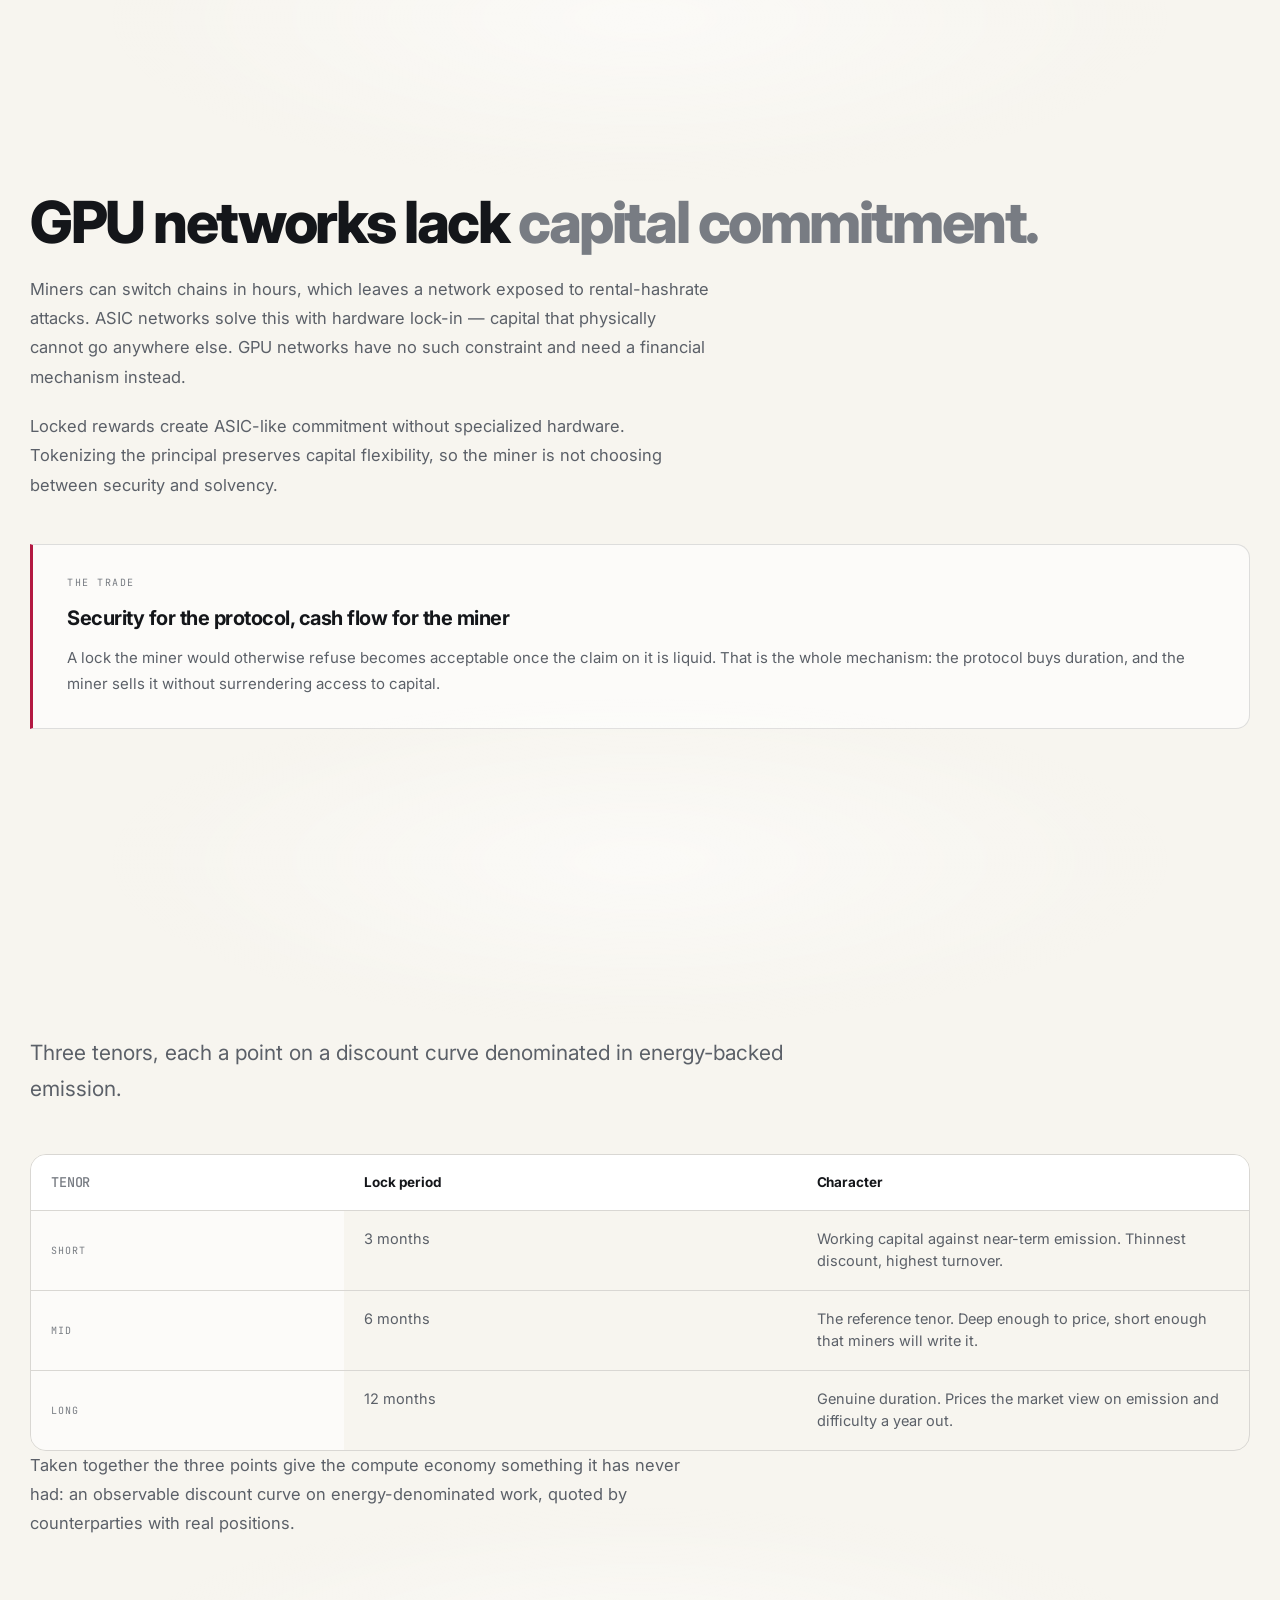
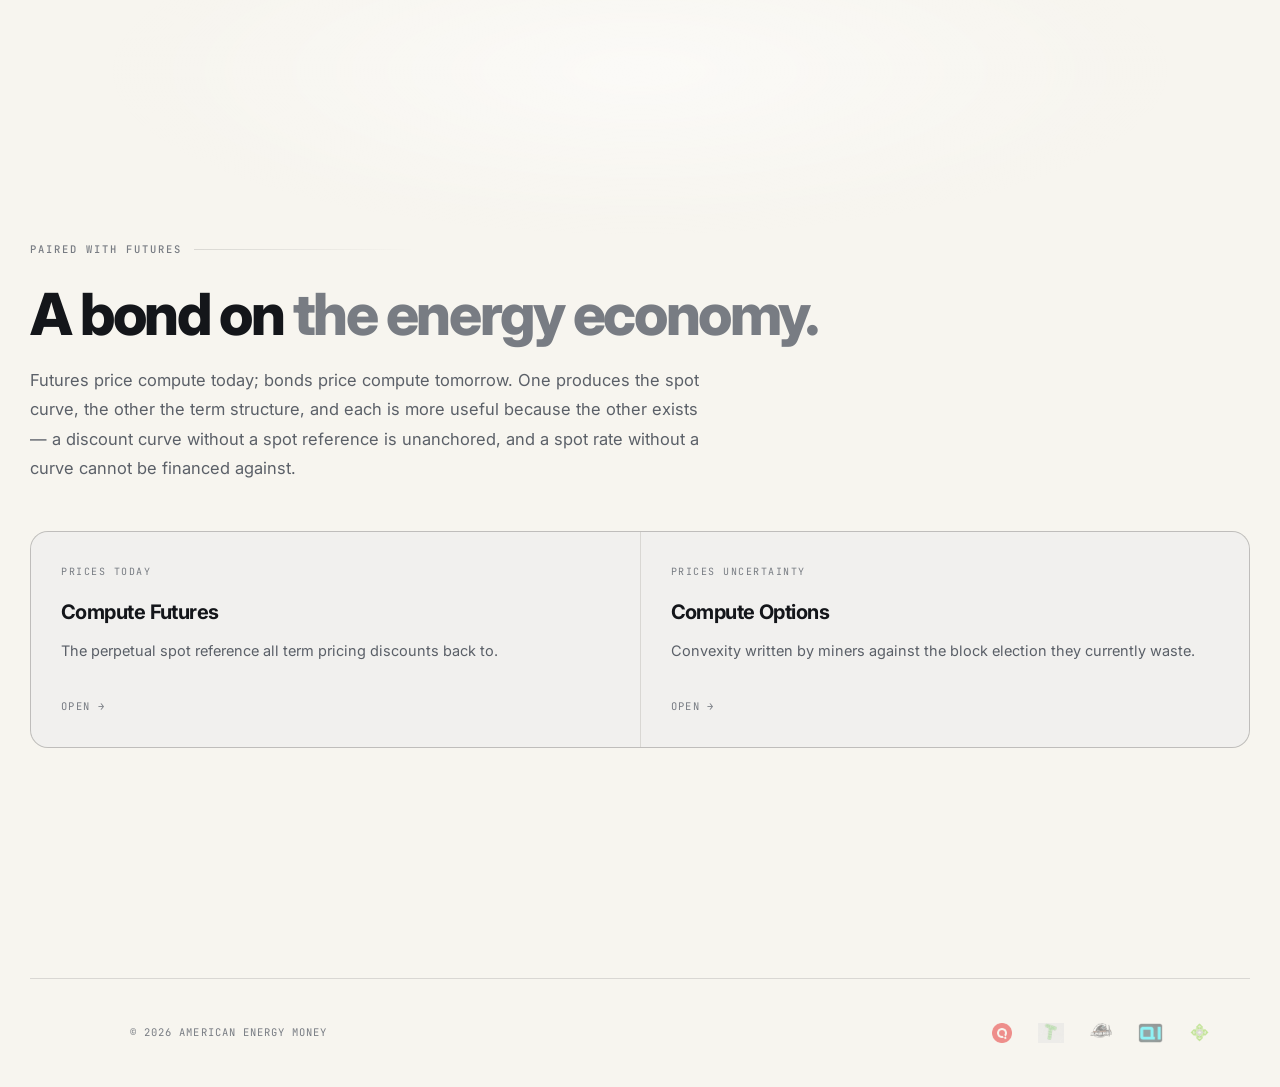
==== commit 3e6cdf5c: "Add files via upload" ====
--- a/compute-bond.html
+++ b/compute-bond.html
@@ -1,547 +1,110 @@
-
 <!DOCTYPE html>
 <html lang="en">
 <head>
-  <meta charset="UTF-8">
-  <meta name="viewport" content="width=device-width, initial-scale=1.0">
-  <title>Compute Bond — American Energy Money</title>
-  <meta name="description" content="A zero-coupon bond collateralized by locked coinbase emissions, tokenized for liquid secondary trading.">
-  <link rel="icon" href="images/logo.png">
-  <link rel="preconnect" href="https://fonts.googleapis.com">
-  <link rel="preconnect" href="https://fonts.gstatic.com" crossorigin>
-  <link href="https://fonts.googleapis.com/css2?family=Inter:wght@400;500;600;700;800;900&display=swap" rel="stylesheet">
-  <style>
-    *, *::before, *::after { box-sizing: border-box; margin: 0; padding: 0; }
+<meta charset="UTF-8">
+<meta name="viewport" content="width=device-width, initial-scale=1.0">
+<title>Compute Bonds — American Energy Money</title>
+<meta name="description" content="Zero-coupon bonds collateralized by locked coinbase emissions, tokenized for liquid secondary trading and settled in QUAI.">
+<link rel="icon" href="images/logo.png">
+<link rel="preconnect" href="https://fonts.googleapis.com">
+<link rel="preconnect" href="https://fonts.gstatic.com" crossorigin>
+<link href="https://fonts.googleapis.com/css2?family=Inter:wght@400;500;600;700;800;900&family=JetBrains+Mono:wght@400;500;600&family=Fraunces:opsz,wght@9..144,300;9..144,400&display=swap" rel="stylesheet">
+<link rel="stylesheet" href="aem-theme.css">
+</head>
+<body data-theme="paper">
 
-    :root {
-      --gray: #999;
-      --dark: #111;
-      --white: #fff;
-      --border: rgba(0,0,0,0.07);
-      --border-light: rgba(255,255,255,0.08);
-    }
+<div class="ground" aria-hidden="true"></div>
+<div class="grid-overlay" aria-hidden="true"></div>
 
-    html { font-size: 16px; scroll-behavior: smooth; }
-    body { font-family: 'Inter', sans-serif; background: #fff; color: #111; overflow-x: hidden; }
-
-    /* ─── NAV ─── */
-    nav {
-      position: sticky; top: 0; z-index: 100;
-      background: #fff;
-      border-bottom: 1px solid var(--border);
-      height: 60px;
-      display: flex; align-items: center;
-      padding: 0 48px;
-      gap: 32px;
-    }
-    .nav-logo {
-      display: flex; align-items: center; gap: 10px;
-      text-decoration: none; flex-shrink: 0;
-    }
-    .nav-logo img { width: 28px; height: 28px; border-radius: 4px; }
-    .nav-logo span {
-      font-size: 15px; font-weight: 600; letter-spacing: -0.02em; color: #111;
-    }
-    .nav-links { display: flex; gap: 4px; margin-left: auto; }
-    .nav-item {
-      display: flex; align-items: center; gap: 4px;
-      padding: 8px 14px;
-      font-size: 15px; font-weight: 500; letter-spacing: -0.01em;
-      color: #555; text-decoration: none; border-radius: 6px;
-      transition: background 0.15s, color 0.15s;
-    }
-    .nav-item:hover { background: #f5f5f5; }
-    .nav-item.active { color: #111; font-weight: 600; }
-
-    /* ─── HERO ─── */
-    .hero {
-      max-width: 1200px; margin: 0 auto;
-      padding: 140px 48px 100px;
-      text-align: center;
-    }
-    .hero h1 {
-      font-size: clamp(48px, 8vw, 96px);
-      font-weight: 800;
-      letter-spacing: -0.04em;
-      line-height: 1.02;
-      margin-bottom: 28px;
-    }
-    .hero h1 .dim { color: #555; }
-    .hero .subtitle {
-      font-size: clamp(17px, 1.6vw, 20px);
-      color: #666;
-      max-width: 640px;
-      margin: 0 auto 36px;
-      line-height: 1.55;
-    }
-    .hero .tag-row {
-      display: flex; gap: 8px; justify-content: center; flex-wrap: wrap;
-    }
-    .hero-tag {
-      display: inline-block; padding: 6px 14px;
-      font-size: 13px; font-weight: 500; color: #444;
-      background: #f3f3f3; border-radius: 100px;
-    }
-
-    /* ─── SECTIONS ─── */
-    .section-light {
-      padding: 100px 48px; text-align: center;
-    }
-    .section-dark {
-      padding: 100px 48px; text-align: center;
-      background: #0a0a0a; color: #fff;
-    }
-    .section-mid {
-      padding: 100px 48px; text-align: center;
-      background: #fafafa;
-    }
-    .section-light h2, .section-dark h2, .section-mid h2 {
-      font-size: clamp(32px, 4vw, 50px); font-weight: 700;
-      letter-spacing: -0.03em; margin-bottom: 24px;
-    }
-    .section-dark h2 { color: #fff; }
-    .section-light h2 .gray,
-    .section-dark h2 .gray,
-    .section-mid h2 .gray { color: var(--gray); }
-    .lead {
-      font-size: 18px; color: #666; max-width: 640px;
-      margin: 0 auto 64px; line-height: 1.7;
-    }
-    .section-dark .lead { color: #999; }
-
-    /* ─── COMPARE BLOCK ─── */
-    .compare-grid {
-      display: flex; gap: 2px; max-width: 860px; margin: 0 auto;
-      border: 1px solid var(--border); border-radius: 16px; overflow: hidden;
-    }
-    .compare-col {
-      flex: 1; padding: 40px 36px; text-align: left;
-    }
-    .compare-col:first-child {
-      background: #f9f9f9; border-right: 1px solid var(--border);
-    }
-    .compare-col:last-child { background: #fff; }
-    .compare-label {
-      font-size: 11px; font-weight: 700; letter-spacing: 0.1em;
-      text-transform: uppercase; margin-bottom: 20px;
-    }
-    .compare-col:first-child .compare-label { color: #bbb; }
-    .compare-col:last-child .compare-label { color: #111; }
-    .compare-col h3 {
-      font-size: 22px; font-weight: 800; letter-spacing: -0.03em; margin-bottom: 20px; color: #111;
-    }
-    .compare-col ul {
-      list-style: none; display: flex; flex-direction: column; gap: 12px;
-    }
-    .compare-col ul li {
-      font-size: 15px; color: #777; line-height: 1.6;
-      padding-left: 20px; position: relative;
-    }
-    .compare-col ul li::before {
-      content: '–'; position: absolute; left: 0; color: #ccc;
-    }
-    .compare-col:last-child ul li::before { color: #111; content: '→'; }
-    .compare-col:last-child ul li { color: #444; }
-
-    /* ─── TOKEN PAIR ─── */
-    .token-grid {
-      display: flex; gap: 32px; justify-content: center;
-      flex-wrap: wrap; max-width: 880px; margin: 0 auto;
-    }
-    .token-card {
-      flex: 1; min-width: 280px; max-width: 420px;
-      border: 1px solid var(--border);
-      border-radius: 16px; padding: 48px 36px; text-align: left;
-    }
-    .token-card.dark-card {
-      background: rgba(255,255,255,0.04);
-      border-color: var(--border-light);
-    }
-    .token-label {
-      font-size: 13px; font-weight: 700; letter-spacing: 0.08em;
-      text-transform: uppercase; margin-bottom: 16px; color: #666;
-    }
-    .token-card h3 {
-      font-size: 26px; font-weight: 800; letter-spacing: -0.03em;
-      margin-bottom: 16px;
-    }
-    .section-dark .token-card h3 { color: #fff; }
-    .token-card p {
-      font-size: 15px; color: #777; line-height: 1.7;
-    }
-    .section-dark .token-card p { color: #888; }
-
-    /* ─── FORMULA ─── */
-    .formula-block {
-      max-width: 720px; margin: 0 auto;
-      text-align: left;
-    }
-    .formula-box {
-      background: rgba(255,255,255,0.04);
-      border: 1px solid var(--border-light);
-      border-radius: 12px;
-      padding: 32px 36px;
-      margin-bottom: 32px;
-      font-family: 'Courier New', Courier, monospace;
-      font-size: 18px;
-      color: #ccc;
-      letter-spacing: 0.01em;
-      line-height: 1.8;
-      text-align: center;
-    }
-    .formula-note {
-      font-size: 15px; color: #999; line-height: 1.7;
-    }
-    .var-list {
-      margin-top: 28px;
-      display: flex; flex-direction: column; gap: 12px;
-    }
-    .var-item {
-      display: flex; gap: 16px; align-items: baseline;
-      font-size: 15px; color: #999; line-height: 1.6;
-    }
-    .var-item code {
-      font-family: 'Courier New', Courier, monospace;
-      color: #ccc; font-size: 15px;
-      min-width: 48px; flex-shrink: 0;
-    }
-
-    /* ─── STEPS ─── */
-    .steps {
-      display: flex; gap: 48px; justify-content: center;
-      flex-wrap: wrap; max-width: 960px; margin: 0 auto;
-    }
-    .step {
-      flex: 1; min-width: 240px; max-width: 280px; text-align: left;
-    }
-    .step-num {
-      font-size: 48px; font-weight: 800; letter-spacing: -0.04em;
-      color: #e0e0e0; margin-bottom: 16px;
-    }
-    .step h3 {
-      font-size: 20px; font-weight: 700; letter-spacing: -0.02em;
-      margin-bottom: 12px;
-    }
-    .step p {
-      font-size: 15px; color: #777; line-height: 1.65;
-    }
-
-    /* ─── WHY SECTION ─── */
-    .why-grid {
-      display: flex; gap: 32px; justify-content: center;
-      flex-wrap: wrap; max-width: 960px; margin: 0 auto;
-    }
-    .why-card {
-      flex: 1; min-width: 260px; max-width: 300px;
-      text-align: left;
-    }
-    .why-card h3 { font-size: 20px; font-weight: 700; letter-spacing: -0.02em; margin-bottom: 12px; color: #fff; }
-    .why-card p { font-size: 15px; color: #888; line-height: 1.65; }
-
-    /* ─── INSTRUMENT EXPLAINER ─── */
-    .index-block {
-      max-width: 760px; margin: 0 auto;
-      background: #fafafa; border: 1px solid var(--border);
-      border-radius: 16px; padding: 52px 48px; text-align: left;
-    }
-    .index-block .index-label {
-      font-size: 11px; font-weight: 700; letter-spacing: 0.1em; text-transform: uppercase;
-      color: #bbb; margin-bottom: 20px;
-    }
-    .index-block h3 {
-      font-size: 24px; font-weight: 800; letter-spacing: -0.03em;
-      margin-bottom: 16px; color: #111;
-    }
-    .index-block p {
-      font-size: 16px; color: #555; line-height: 1.75; margin-bottom: 16px;
-    }
-    .index-block p:last-child { margin-bottom: 0; }
-    .index-block em {
-      font-style: normal; font-weight: 600; color: #111;
-    }
-
-    /* ─── YIELD TABLE ─── */
-    .yield-table {
-      max-width: 860px; margin: 0 auto;
-      border: 1px solid var(--border); border-radius: 12px; overflow: hidden;
-    }
-    .yield-row {
-      display: grid;
-      grid-template-columns: 1.2fr 1fr 1fr 1.4fr;
-      border-bottom: 1px solid var(--border);
-    }
-    .yield-row:last-child { border-bottom: none; }
-    .yield-row > div {
-      padding: 18px 22px; font-size: 15px; color: #444;
-      text-align: left; line-height: 1.5;
-    }
-    .yield-header { background: #fafafa; }
-    .yield-header > div {
-      font-size: 11px; font-weight: 700; letter-spacing: 0.1em;
-      text-transform: uppercase; color: #888;
-    }
-    .yield-row .yield-tenor { font-weight: 700; color: #111; }
-    .yield-row .yield-mult { font-family: 'Courier New', Courier, monospace; color: #111; }
-    .yield-row .yield-apy { font-weight: 600; color: #111; }
-    @media (max-width: 640px) {
-      .yield-row { grid-template-columns: 1fr 1fr; }
-      .yield-header > div:nth-child(4),
-      .yield-row > div:nth-child(4) { display: none; }
-    }
-
-    /* ─── CTA ─── */
-    .cta-section {
-      background: #fff;
-      padding: 120px 48px; text-align: center;
-      border-top: 1px solid var(--border);
-    }
-    .cta-section h2 {
-      font-size: clamp(36px, 5vw, 64px); font-weight: 800;
-      letter-spacing: -0.04em; margin-bottom: 24px;
-    }
-    .cta-section p {
-      font-size: 18px; color: #777; max-width: 520px;
-      margin: 0 auto 48px; line-height: 1.6;
-    }
-    .cta-btn {
-      display: inline-block; padding: 16px 40px;
-      background: #111; color: #fff;
-      font-size: 16px; font-weight: 700; letter-spacing: -0.01em;
-      border-radius: 100px; text-decoration: none;
-      transition: background 0.15s, transform 0.15s;
-    }
-    .cta-btn:hover { background: #333; transform: scale(1.03); }
-    .cta-btn.outline {
-      background: transparent; color: #111; border: 1px solid #111;
-      margin-left: 12px;
-    }
-    .cta-btn.outline:hover { background: #111; color: #fff; }
-
-    /* ─── FOOTER ─── */
-    footer {
-      padding: 48px; text-align: center;
-      font-size: 13px; color: #999;
-      border-top: 1px solid var(--border);
-    }
-
-    @media (max-width: 768px) {
-      nav { padding: 0 20px; }
-      .hero { padding: 80px 20px 60px; }
-      .hero, .section-light, .section-dark, .section-mid,
-      .cta-section { padding-left: 20px; padding-right: 20px; }
-    }
-  </style>
-</head>
-<body>
-
-<!-- ── NAV ── -->
-<nav>
-  <a class="nav-logo" href="/">
-    <img src="images/logo.png" alt="American Energy Money">
-  </a>
+<nav id="nav">
+  <a class="nav-logo" href="index.html"><img src="images/logo.png" alt="American Energy Money"></a>
   <div class="nav-links">
     <a class="nav-item active" href="compute.html">Compute</a>
+    <a class="nav-item" href="compute-index.html">Index</a>
+    <a class="nav-item" href="infrastructure.html">Infrastructure</a>
     <a class="nav-item" href="research.html">Research</a>
   </div>
 </nav>
 
-<!-- ── HERO ── -->
-<section class="hero">
-  <h1>Compute <span class="dim">Bond</span></h1>
-  <p class="subtitle">A zero-coupon bond collateralized by locked coinbase emissions — tokenized for liquid secondary trading.</p>
-  <div class="tag-row">
-    <span class="hero-tag">Zero-coupon</span>
-    <span class="hero-tag">Discount-priced</span>
-    <span class="hero-tag">Coinbase-collateralized</span>
-    <span class="hero-tag">Liquid principal</span>
-  </div>
-</section>
+<div class="rail" aria-hidden="true"><div class="rail-fill" id="railFill"></div></div>
+<nav class="rail-marks" aria-label="Page sections">
+  <a class="rmark" href="#top"><i></i><span>Bonds</span></a>
+  <a class="rmark" href="#instrument"><i></i><span>Instrument</span></a>
+  <a class="rmark" href="#problem"><i></i><span>Problem</span></a>
+  <a class="rmark" href="#term"><i></i><span>Term</span></a>
+  <a class="rmark" href="#pair"><i></i><span>Pairing</span></a>
+</nav>
 
-<!-- ── THE INSTRUMENT ── -->
-<section class="section-light">
-  <h2><span class="gray">The</span> instrument</h2>
-  <p class="lead">A fixed-term bond. Locked coinbase emissions form the collateral. Holders receive a tokenized principal claim that trades freely until maturity, when it redeems one-for-one against the underlying reward. <em style="color:#999;font-style:normal;">Technically a zero-coupon discount instrument — a bill in classical taxonomy.</em></p>
+<main>
+  <section class="band hero" id="top">
+    <div class="rise in">
+      <h1>Compute<span class="l2">Bonds</span></h1>
+      <p class="hero-sub">A zero-coupon bond collateralized by locked coinbase emissions, tokenized so the principal stays liquid while the lock holds.</p>
+    </div>
+    <div class="scrollcue" aria-hidden="true"><em></em> Scroll</div>
+  </section>
 
-  <div class="token-grid">
-    <div class="token-card">
-      <div class="token-label">Form</div>
-      <h3>Zero-coupon</h3>
-      <p>No periodic interest. The note is issued at a discount to face value; yield accrues as price pulls to par. Pricing matches a Treasury STRIP or a brokered CD — well-understood instruments with decades of precedent.</p>
+  <div class="bleed"></div>
+
+  <section class="band seq" id="instrument">
+    <div class="eyebrow rise">The instrument</div>
+    <h2 class="h2 rise">A bond, <span class="mut">not a staking receipt</span></h2>
+    <p class="lead-p rise d1">Locked coinbase rewards form the collateral. The bond is issued at a discount to face value and tokenized &mdash; hold to maturity for full face, or sell into the secondary market at any time.</p>
+    <div class="steps rise d1">
+      <div class="step"><div class="n">01 &middot; Collateral</div><h4>Locked coinbase</h4><p>A miner locks a portion of block rewards for a fixed term. The lock is enforced by the protocol, not by a custodian, and the locked emission is the asset backing the note.</p></div>
+      <div class="step"><div class="n">02 &middot; Pricing</div><h4>Discount to face</h4><p>The bond issues below face value and accretes to par at maturity. Yield is fixed at issuance by the protocol lock multiplier &mdash; there is no rate committee and no discretionary adjustment.</p></div>
+      <div class="step"><div class="n">03 &middot; Liquidity</div><h4>Tokenized principal</h4><p>The claim trades freely while the underlying stays locked. The miner gets cash flow without breaking the commitment; the protocol keeps the security the lock was bought for.</p></div>
     </div>
-    <div class="token-card">
-      <div class="token-label">Collateral</div>
-      <h3>Locked coinbase</h3>
-      <p>Each note is fully backed by a specific tranche of locked block rewards. Face value is the unlocked reward at maturity. The collateral is protocol-native — not synthesized, not rehypothecated.</p>
+  </section>
+  <div class="bleed"></div>
+
+  <section class="band seq" id="problem">
+    <div class="eyebrow rise">What it solves</div>
+    <h2 class="h2 rise">GPU networks lack <span class="mut">capital commitment.</span></h2>
+    <p class="p rise d1">Miners can switch chains in hours, which leaves a network exposed to rental-hashrate attacks. ASIC networks solve this with hardware lock-in &mdash; capital that physically cannot go anywhere else. GPU networks have no such constraint and need a financial mechanism instead.</p>
+    <p class="p rise d1">Locked rewards create ASIC-like commitment without specialized hardware. Tokenizing the principal preserves capital flexibility, so the miner is not choosing between security and solvency.</p>
+    <div class="callout rise d1"><div class="k">The trade</div><h4>Security for the protocol, cash flow for the miner</h4>
+      <p>A lock the miner would otherwise refuse becomes acceptable once the claim on it is liquid. That is the whole mechanism: the protocol buys duration, and the miner sells it without surrendering access to capital.</p>
     </div>
-    <div class="token-card">
-      <div class="token-label">Liquidity</div>
-      <h3>Tokenized principal</h3>
-      <p>The note itself is a transferable token. Holders sell into a secondary market at any time without unlocking the underlying collateral. Capital efficiency without breaking the lock.</p>
+  </section>
+  <div class="bleed"></div>
+
+  <section class="band seq" id="term">
+    <div class="eyebrow rise">Term structure</div>
+    <p class="lead-p lead-p rise">Three tenors, each a point on a discount curve denominated in energy-backed emission.</p>
+    <div class="ctable rise d1">
+      <div class="crow head c2"><div class="dim">Tenor</div><div>Lock period</div><div>Character</div></div>
+      <div class="crow c2"><div class="dim">Short</div><div>3 months</div><div>Working capital against near-term emission. Thinnest discount, highest turnover.</div></div>
+      <div class="crow c2"><div class="dim">Mid</div><div>6 months</div><div>The reference tenor. Deep enough to price, short enough that miners will write it.</div></div>
+      <div class="crow c2"><div class="dim">Long</div><div>12 months</div><div>Genuine duration. Prices the market view on emission and difficulty a year out.</div></div>
     </div>
-  </div>
-</section>
+    <p class="p rise d1">Taken together the three points give the compute economy something it has never had: an observable discount curve on energy-denominated work, quoted by counterparties with real positions.</p>
+  </section>
+  <div class="bleed"></div>
 
-<!-- ── DISCOUNT, NOT COMMODITY ── -->
-<section class="section-mid">
-  <h2>A bond, <span class="gray">not a staking receipt</span></h2>
-  <p class="lead">A Compute Bond is a fixed-income instrument with a defined maturity. It is not a perpetual yield wrapper, not a liquid staking derivative, and not a rebasing token.</p>
-
-  <div class="compare-grid">
-    <div class="compare-col">
-      <div class="compare-label">Liquid Staking Token</div>
-      <h3>Perpetual yield share</h3>
-      <ul>
-        <li>No maturity date</li>
-        <li>Rebasing or appreciating balance</li>
-        <li>Redeemable on validator queues</li>
-        <li>Yield depends on ongoing performance</li>
-      </ul>
+  <section class="band seq seq--tall" id="pair">
+    <div class="eyebrow rise">Paired with futures</div>
+    <h2 class="h2 rise">A bond on <span class="mut">the energy economy.</span></h2>
+    <p class="p rise d1">Futures price compute today; bonds price compute tomorrow. One produces the spot curve, the other the term structure, and each is more useful because the other exists &mdash; a discount curve without a spot reference is unanchored, and a spot rate without a curve cannot be financed against.</p>
+    <div class="cards two rise d1">
+      <a class="card" href="compute-futures.html"><div class="k">Prices today</div><h4>Compute Futures</h4><p>The perpetual spot reference all term pricing discounts back to.</p><div class="foot">Open &rarr;</div></a>
+      <a class="card" href="compute-options.html"><div class="k">Prices uncertainty</div><h4>Compute Options</h4><p>Convexity written by miners against the block election they currently waste.</p><div class="foot">Open &rarr;</div></a>
     </div>
-    <div class="compare-col">
-      <div class="compare-label">Compute Bond</div>
-      <h3>Fixed-term discount</h3>
-      <ul>
-        <li>Defined maturity: 3, 6, or 12 months</li>
-        <li>Static face value, discount price</li>
-        <li>Redeems one-for-one at maturity</li>
-        <li>Yield fixed at issuance, locked at the protocol</li>
-      </ul>
-    </div>
-  </div>
-</section>
-
-<!-- ── PRICING ── -->
-<section class="section-dark">
-  <h2><span class="gray">How</span> pricing works</h2>
-  <p class="lead">Price is determined by remaining time to maturity and the prevailing rate at which the market discounts future coinbase. As maturity approaches, price pulls to face value — the same accretion mechanic as a Treasury bill.</p>
-
-  <div class="formula-block">
-    <div class="formula-box">
-      P&nbsp;=&nbsp;F&nbsp;/&nbsp;(1&nbsp;+&nbsp;r)<sup>t</sup>
-    </div>
-    <p class="formula-note">A Compute Bond prices like any zero-coupon instrument. Face value <em>F</em> is fixed at issuance — the locked coinbase reward, payable at maturity. Discount rate <em>r</em> is set by the secondary market. Time-to-maturity <em>t</em> shrinks deterministically toward zero.</p>
-    <div class="var-list">
-      <div class="var-item"><code>P</code><span>Current secondary-market price of the bond</span></div>
-      <div class="var-item"><code>F</code><span>Face value — the unlocked reward at maturity</span></div>
-      <div class="var-item"><code>r</code><span>Implied discount rate from market trades</span></div>
-      <div class="var-item"><code>t</code><span>Time remaining until the lock expires</span></div>
-    </div>
-  </div>
-</section>
-
-<!-- ── ISSUANCE FLOW ── -->
-<section class="section-light">
-  <h2><span class="gray">How</span> issuance works</h2>
-  <p class="lead">A miner produces a block, elects a lock duration, and receives a tokenized bond. The bond circulates freely; the underlying collateral remains locked at the protocol level until maturity.</p>
-
-  <div class="steps">
-    <div class="step">
-      <div class="step-num">01</div>
-      <h3>Block reward locked</h3>
-      <p>A miner mines a block and elects a lock period at the protocol level. The coinbase reward is locked in place for the full term.</p>
-    </div>
-    <div class="step">
-      <div class="step-num">02</div>
-      <h3>Bond issued</h3>
-      <p>The lock generates a transferable token representing claim on the unlocked face value at maturity. The bond is issued at a discount.</p>
-    </div>
-    <div class="step">
-      <div class="step-num">03</div>
-      <h3>Secondary trading</h3>
-      <p>The miner can hold to maturity for full face value, or sell the bond immediately for present value. Either way, the lock holds.</p>
-    </div>
-    <div class="step">
-      <div class="step-num">04</div>
-      <h3>Maturity redemption</h3>
-      <p>At maturity, whoever holds the bond redeems one-for-one against the unlocked reward. The collateral is consumed; the bond is burned.</p>
-    </div>
-  </div>
-</section>
-
-<!-- ── YIELD TABLE ── -->
-<section class="section-mid">
-  <h2>Term <span class="gray">structure</span></h2>
-  <p class="lead">Lock multipliers form the protocol-issued yield curve. Longer terms carry richer multipliers; year-one issuance carries the highest premium and tapers as the network matures.</p>
-
-  <div class="yield-table">
-    <div class="yield-row yield-header">
-      <div>Tenor</div>
-      <div>Year 1 Multiplier</div>
-      <div>Implied APY</div>
-      <div>Analog</div>
-    </div>
-    <div class="yield-row">
-      <div class="yield-tenor">2 weeks</div>
-      <div class="yield-mult">1.000×</div>
-      <div class="yield-apy">—</div>
-      <div>Standard maturity, no premium</div>
-    </div>
-    <div class="yield-row">
-      <div class="yield-tenor">3 months</div>
-      <div class="yield-mult">1.035×</div>
-      <div class="yield-apy">~14% APY</div>
-      <div>13-week T-Bill analog</div>
-    </div>
-    <div class="yield-row">
-      <div class="yield-tenor">6 months</div>
-      <div class="yield-mult">1.100×</div>
-      <div class="yield-apy">~21% APY</div>
-      <div>26-week T-Bill analog</div>
-    </div>
-    <div class="yield-row">
-      <div class="yield-tenor">12 months</div>
-      <div class="yield-mult">1.250×</div>
-      <div class="yield-apy">25% APY</div>
-      <div>1-year T-Note analog</div>
-    </div>
-  </div>
-</section>
-
-<!-- ── WHY THIS WORKS ── -->
-<section class="section-dark">
-  <h2>Why <span class="gray">it works</span></h2>
-  <div class="why-grid">
-    <div class="why-card">
-      <h3>Real collateral</h3>
-      <p>The note is backed by protocol-locked emissions — not by a counterparty's promise to pay. Default risk is governed by the protocol, not by an issuer.</p>
-    </div>
-    <div class="why-card">
-      <h3>Defined yield</h3>
-      <p>The premium is set at issuance by the lock multiplier. Holders know the maturity payoff at the moment of purchase.</p>
-    </div>
-    <div class="why-card">
-      <h3>Liquid principal</h3>
-      <p>Miners get capital flexibility without surrendering the lock premium. Buyers get exposure to a fixed-yield instrument without operating mining hardware.</p>
-    </div>
-    <div class="why-card">
-      <h3>A real yield curve</h3>
-      <p>Three tenors trading simultaneously produce observable points on a discount curve — the foundation rate that all other derivatives can price against.</p>
-    </div>
-  </div>
-</section>
-
-<!-- ── PAIRED INSTRUMENT ── -->
-<section class="section-light">
-  <h2>Paired with <span class="gray">Compute Futures</span></h2>
-  <div class="index-block">
-    <div class="index-label">Two halves of an energy capital market</div>
-    <h3>Spot index, term structure</h3>
-    <p>Compute Futures price the cost of compute <em>today</em> — a perpetual index settled in QUAI against an energy-denominated underlying. Compute Bonds price the cost of compute <em>tomorrow</em> — a fixed-term discount instrument with a defined maturity and a defined face value.</p>
-    <p>Together they form the two pillars of an energy-denominated capital market: a derivative against the spot index, and a discount curve against locked emissions. Every other instrument — basis trades, calendar spreads, structured yield products — prices off these two surfaces.</p>
-  </div>
-</section>
-
-<!-- ── CTA ── -->
-<section class="cta-section">
-  <h2>A bond on the energy economy.</h2>
-  <p>Lock coinbase. Tokenize the principal. Trade it like any other discount note. Redeem at face value when the term expires.</p>
-  <a href="compute.html" class="cta-btn">Pair with Compute Futures</a>
-  <a href="https://docs.qu.ai/learn/advanced-introduction/liquid-mining-tokens" class="cta-btn outline" target="_blank" rel="noopener">Read the protocol spec</a>
-</section>
+  </section>
+</main>
 
 <footer>
-  © American Energy Money — Compute Bond · Zero-coupon bond on locked coinbase emissions
+  <span>&copy; 2026 American Energy Money</span>
+  <div class="partner-logos">
+    <a href="https://qu.ai" target="_blank" rel="noopener"><img src="images/quai.png" alt="Quai Network"></a>
+    <a href="https://thermoeconomics.info" target="_blank" rel="noopener"><img src="images/thermoecon.png" alt="Thermoeconomics"></a>
+    <a href="https://alphamine.tech/" target="_blank" rel="noopener"><img src="images/alphamine.png" alt="Alphamine"></a>
+    <a href="https://qi.xyz" target="_blank" rel="noopener"><img src="images/qi.png" alt="Qi"></a>
+    <a href="https://www.wolframblockchainlabs.com" target="_blank" rel="noopener"><img src="images/wbl.png" alt="Wolfram Blockchain Labs"></a>
+  </div>
 </footer>
+
+<script src="aem-theme.js"></script>
 
 </body>
 </html>
--- a/aem-theme.css
+++ b/aem-theme.css
@@ -0,0 +1,541 @@
+/* ═══════════════════════════════════════════════════════════════════════
+   AMERICAN ENERGY MONEY — SHARED THEME
+   ───────────────────────────────────────────────────────────────────────
+   One continuous ground, no section backgrounds. Sections are spacing and
+   content; the page beneath them never breaks, so scrolling reads as one
+   surface rather than a stack of blocks.
+
+   USAGE
+     1. Google Fonts in <head>, before this file:
+        <link rel="preconnect" href="https://fonts.googleapis.com">
+        <link rel="preconnect" href="https://fonts.gstatic.com" crossorigin>
+        <link href="https://fonts.googleapis.com/css2?family=Inter:wght@400;500;600;700;800;900&family=JetBrains+Mono:wght@400;500;600&family=Fraunces:opsz,wght@9..144,300;9..144,400&display=swap" rel="stylesheet">
+
+     2. This file:
+        <link rel="stylesheet" href="aem-theme.css">
+
+     3. Pick a theme on the body:
+        <body data-theme="paper">     paper | thermal | copper
+
+     4. First two elements inside <body>:
+        <div class="ground" aria-hidden="true"></div>
+        <div class="grid-overlay" aria-hidden="true"></div>
+
+     5. Behaviour (rail progress, scroll reveal, video controls):
+        <script src="aem-theme.js"></script>   before </body>
+
+   LAYOUT CONTRACT
+     .band          max-width wrapper, clears the rail gutter
+     .seq           standard vertical rhythm between sections
+     .seq--tall     for a closing section
+     .bleed         drop between two .seq blocks to soften the seam
+     .rise          fades and lifts on scroll; add .d1/.d2/.d3 to stagger
+
+   ADDING A THEME
+     Copy any [data-theme] block, rename it, change the 31 tokens. Nothing
+     else in this file contains a literal colour.
+   ═══════════════════════════════════════════════════════════════════════ */
+
+/* ─── RESET ─────────────────────────────────────────────────────── */
+*,*::before,*::after{box-sizing:border-box;margin:0;padding:0}
+
+:root{
+  --sans:'Inter',system-ui,sans-serif;
+  --mono:'JetBrains Mono',ui-monospace,monospace;
+  --serif:'Fraunces',Georgia,serif;
+  --rail:88px;
+}
+
+/* ══════════════════════════════════════════════════════════════
+   THEME TOKENS — every colour in this file resolves from one of these.
+   To add a theme, copy a block, rename it, and replace the 31 values.
+
+     base-1..5   the five stops of the continuous page gradient
+     glow-1..4   the four radial washes, each with a matching -pos
+     fg fg2 fg3  primary / secondary / dim text
+     line grid   hairlines and the background grid
+     nav-bg      scrolled nav backdrop
+     surface     card rest / hover fills
+     grad-a/b/c  gradient text ramp
+     rail-1..4   the scroll rail's four-stop fill
+     mark        active-state accent (rail dot, footnote asterisk)
+     frame-bg    letterbox behind media
+     title-grad  the full display-title gradient
+   ══════════════════════════════════════════════════════════════ */
+
+/* ══════════════════════════════════════════════════════════════
+   THEME A — THERMAL   blackbody radiation: cold core, ember edge
+   ══════════════════════════════════════════════════════════════ */
+[data-theme="thermal"]{
+  --base-1:#0A0507; --base-2:#140A0C; --base-3:#1A0D0E; --base-4:#0D0708; --base-5:#070405;
+  --glow-1:rgba(214,90,42,0.30); --glow-1-pos:78% 6%;
+  --glow-2:rgba(255,176,59,0.16); --glow-2-pos:12% 32%;
+  --glow-3:rgba(168,44,58,0.30);  --glow-3-pos:88% 58%;
+  --glow-4:rgba(96,32,72,0.22);   --glow-4-pos:20% 84%;
+  --fg:#F5EDE6; --fg2:#A89189; --fg3:#8A6C64;
+  --line:rgba(255,222,200,0.11); --grid:rgba(255,220,190,0.024);
+  --nav-bg:rgba(10,5,7,0.74); --surface:rgba(24,12,13,0.55); --surface-hi:rgba(42,20,20,0.82);
+  --grad-a:#8A6A5E; --grad-b:#F7EFE8; --grad-c:#E08A4C;
+  --title-grad:linear-gradient(101deg,#7A3A2E 0%,#C24E32 26%,#FFD9A0 52%,#F5EDE6 68%,#E8703C 100%);
+  --rail-1:#5A2438; --rail-2:#C24E32; --rail-3:#FFD9A0; --rail-4:#F5EDE6;
+  --mark:#E8703C; --frame-bg:#000;
+}
+
+/* ══════════════════════════════════════════════════════════════
+   THEME B — PAPER   engraved banknote: warm stock, ink, flag inks
+   ══════════════════════════════════════════════════════════════ */
+[data-theme="paper"]{
+  --base-1:#F7F5EF; --base-2:#F2EFE7; --base-3:#EDEAE0; --base-4:#F4F1E9; --base-5:#FAF8F3;
+  --glow-1:rgba(10,49,97,0.10);  --glow-1-pos:78% 6%;
+  --glow-2:rgba(179,25,66,0.07); --glow-2-pos:12% 32%;
+  --glow-3:rgba(10,49,97,0.09);  --glow-3-pos:88% 58%;
+  --glow-4:rgba(120,105,70,0.10);--glow-4-pos:20% 84%;
+  --fg:#14161A; --fg2:#5B6068; --fg3:#787C83;
+  --line:rgba(20,22,26,0.13); --grid:rgba(20,22,26,0.030);
+  --nav-bg:rgba(247,245,239,0.80); --surface:rgba(255,255,255,0.62); --surface-hi:rgba(255,255,255,0.95);
+  --grad-a:#0A3161; --grad-b:#14161A; --grad-c:#4A6E9E;
+  --rail-1:#0A3161; --rail-2:#3E6FA8; --rail-3:#14161A; --rail-4:#B31942;
+  --mark:#B31942; --frame-bg:#14161A;
+  /* Old Glory, static. Blue -> light -> red across the title. On light stock a
+     true-white stop punches a hole in the glyphs, so the pale band bottoms out
+     at a steel/rose pair that still holds ~2.4:1 against the paper. */
+  --title-grad:linear-gradient(101deg,
+     #08284F 0%, #0A3161 16%, #1B5395 34%, #4E7BB5 44%,
+     #8098BC 49%, #B98F9E 54%, #C0566F 64%, #B31942 78%, #8A1234 100%);
+}
+
+/* ══════════════════════════════════════════════════════════════
+   THEME C — COPPER   substation: graphite, busbar copper, verdigris
+   ══════════════════════════════════════════════════════════════ */
+[data-theme="copper"]{
+  --base-1:#0B0D0D; --base-2:#101414; --base-3:#12181A; --base-4:#0D1011; --base-5:#080A0A;
+  --glow-1:rgba(184,115,51,0.26); --glow-1-pos:78% 6%;
+  --glow-2:rgba(64,145,132,0.16); --glow-2-pos:12% 32%;
+  --glow-3:rgba(184,115,51,0.20); --glow-3-pos:88% 58%;
+  --glow-4:rgba(46,110,102,0.16); --glow-4-pos:20% 84%;
+  --fg:#EDEAE4; --fg2:#8F9691; --fg3:#79817E;
+  --line:rgba(230,226,216,0.10); --grid:rgba(230,226,216,0.022);
+  --nav-bg:rgba(11,13,13,0.74); --surface:rgba(17,22,23,0.58); --surface-hi:rgba(28,38,38,0.85);
+  --grad-a:#7E8A85; --grad-b:#F0EDE7; --grad-c:#C98A46;
+  --title-grad:linear-gradient(101deg,#2E6E66 0%,#49A08F 28%,#F0EDE7 54%,#C98A46 78%,#B87333 100%);
+  --rail-1:#2E6E66; --rail-2:#49A08F; --rail-3:#EDEAE4; --rail-4:#B87333;
+  --mark:#C98A46; --frame-bg:#000;
+}
+
+
+html{scroll-behavior:smooth;-webkit-text-size-adjust:100%}
+body{
+  font-family:var(--sans); color:var(--fg); background:var(--base-1);
+  overflow-x:hidden; line-height:1.6; -webkit-font-smoothing:antialiased;
+  transition:background .5s ease, color .5s ease;
+}
+
+/* ═══ ONE CONTINUOUS GROUND — no section ever paints its own background ═══ */
+.ground{position:fixed;inset:0;z-index:-2;pointer-events:none;
+  background:
+    radial-gradient(1200px 700px at var(--glow-1-pos), var(--glow-1), transparent 62%),
+    radial-gradient(1000px 620px at var(--glow-2-pos), var(--glow-2), transparent 60%),
+    radial-gradient(1100px 800px at var(--glow-3-pos), var(--glow-3), transparent 62%),
+    radial-gradient(900px 620px at var(--glow-4-pos),  var(--glow-4), transparent 60%),
+    linear-gradient(180deg,var(--base-1) 0%,var(--base-2) 26%,var(--base-3) 52%,var(--base-4) 74%,var(--base-5) 100%);
+  background-attachment:fixed; transition:background .5s ease;
+}
+.grid-overlay{position:fixed;inset:0;z-index:-1;pointer-events:none;opacity:.5;
+  background-image:
+    linear-gradient(var(--grid) 1px,transparent 1px),
+    linear-gradient(90deg,var(--grid) 1px,transparent 1px);
+  background-size:72px 72px;
+  /* #000 here is a mask alpha channel, not a paint colour — theme-independent. */
+  mask-image:radial-gradient(ellipse 120% 80% at 50% 40%,#000 30%,transparent 78%);
+  -webkit-mask-image:radial-gradient(ellipse 120% 80% at 50% 40%,#000 30%,transparent 78%);
+}
+
+/* ═══ NAV ═══ */
+nav{position:fixed;top:0;left:0;right:0;z-index:60;height:64px;
+  display:flex;align-items:center;gap:32px;padding:0 40px;
+  background:transparent;border-bottom:1px solid transparent;
+  transition:background .35s,border-color .35s,backdrop-filter .35s}
+nav.stuck{background:var(--nav-bg);border-bottom-color:var(--line);
+  -webkit-backdrop-filter:blur(14px) saturate(150%);backdrop-filter:blur(14px) saturate(150%)}
+.nav-logo{display:flex;align-items:center;text-decoration:none}
+.nav-logo img{width:28px;height:28px;border-radius:5px;display:block}
+.nav-links{display:flex;gap:2px;margin-left:auto}
+.nav-item{padding:8px 15px;font-size:14px;font-weight:500;letter-spacing:-0.01em;
+  color:var(--fg2);text-decoration:none;border-radius:8px;transition:color .18s,background .18s}
+.nav-item:hover{color:var(--fg);background:var(--surface-hi)}
+
+/* ═══ SIGNATURE: the energy rail — one thread down the whole page ═══ */
+.rail{position:fixed;left:34px;top:0;bottom:0;width:1px;z-index:50;
+  background:var(--line);pointer-events:none}
+.rail-fill{position:absolute;top:0;left:-1px;width:3px;height:0;border-radius:2px;
+  background:linear-gradient(180deg,var(--rail-1),var(--rail-2) 35%,var(--rail-3) 62%,var(--rail-4) 100%);
+  box-shadow:0 0 14px var(--line)}
+.rail-marks{position:fixed;left:0;top:0;bottom:0;width:var(--rail);z-index:51;
+  pointer-events:none;display:flex;flex-direction:column;justify-content:center;gap:26px}
+.rmark{display:flex;align-items:center;gap:9px;padding-left:28px;
+  font-family:var(--mono);font-size:9.5px;font-weight:500;letter-spacing:.13em;
+  text-transform:uppercase;color:var(--fg3);transition:color .3s;pointer-events:auto}
+.rmark i{width:5px;height:5px;border-radius:50%;background:var(--fg3);
+  margin-left:-32px;transition:background .3s,transform .3s;flex:0 0 5px}
+.rmark span{opacity:0;transform:translateX(-6px);transition:opacity .3s,transform .3s;white-space:nowrap}
+.rmark.on{color:var(--fg)}
+.rmark.on i{background:var(--mark);transform:scale(1.7);box-shadow:0 0 10px var(--mark)}
+.rmark.on span{opacity:1;transform:none}
+
+/* ═══ FLOW — sections are spacing, not containers ═══ */
+main{position:relative;z-index:1}
+.band{padding:0 40px 0 calc(var(--rail) + 12px);max-width:1220px;margin:0 auto}
+.seq{padding:132px 0}
+.seq--tall{padding:170px 0}
+
+/* soft bleed between consecutive bands so nothing reads as an edge */
+.bleed{position:relative;height:0}
+.bleed::after{content:'';position:absolute;left:50%;transform:translateX(-50%);
+  width:min(1100px,92vw);height:340px;top:-170px;pointer-events:none;
+  background:radial-gradient(ellipse at center,var(--surface-hi),transparent 68%);opacity:.55}
+
+.eyebrow{font-family:var(--mono);font-size:10.5px;font-weight:500;letter-spacing:.19em;
+  text-transform:uppercase;color:var(--fg3);display:flex;align-items:center;gap:12px;margin-bottom:26px}
+.eyebrow::after{content:'';flex:1;height:1px;max-width:220px;
+  background:linear-gradient(90deg,var(--line),transparent)}
+
+/* ═══ HERO ═══ */
+.hero{min-height:100svh;display:flex;flex-direction:column;justify-content:center;
+  padding-top:64px;position:relative}
+.hero h1{font-size:clamp(56px,11.5vw,168px);font-weight:800;letter-spacing:-0.055em;
+  line-height:0.86;margin:0;
+  color:transparent;
+  background-image:var(--title-grad);
+  -webkit-background-clip:text;background-clip:text}
+.hero h1 .l2{display:block}
+.hero-sub{margin-top:38px;font-size:clamp(16px,1.9vw,21px);color:var(--fg2);
+  max-width:560px;line-height:1.62;font-weight:400}
+.hero-meta{display:flex;align-items:center;gap:22px;margin-top:44px;flex-wrap:wrap}
+.flaglink{display:flex;align-items:center;gap:13px;text-decoration:none;
+  border:1px solid var(--line);border-radius:100px;padding:9px 9px 9px 18px;
+  transition:border-color .2s,background .2s}
+.flaglink:hover{border-color:var(--fg3);background:var(--surface)}
+.flaglink b{font-family:var(--mono);font-size:10px;font-weight:500;letter-spacing:.13em;
+  text-transform:uppercase;color:var(--fg2)}
+.flaglink img{height:26px;width:auto;border-radius:4px;display:block}
+.scrollcue{position:absolute;bottom:44px;left:calc(var(--rail) + 12px);
+  font-family:var(--mono);font-size:10px;letter-spacing:.19em;text-transform:uppercase;
+  color:var(--fg3);display:flex;align-items:center;gap:11px}
+.scrollcue em{font-style:normal;width:22px;height:1px;background:var(--fg3);
+  transform-origin:left;animation:cue 2.1s ease-in-out infinite}
+@keyframes cue{0%,100%{transform:scaleX(.35);opacity:.4}50%{transform:scaleX(1);opacity:1}}
+
+/* ═══ EQUATION ═══ */
+.eqrow{display:grid;grid-template-columns:1.15fr 0.85fr;gap:76px;align-items:center}
+.eq{font-family:var(--serif);font-weight:300;
+  font-size:clamp(28px,4.2vw,54px);line-height:1.24;letter-spacing:-0.02em;color:var(--fg)}
+.eq .op{color:var(--fg3);font-family:var(--sans);font-weight:400;
+  font-size:.62em;vertical-align:.08em;padding:0 .12em}
+.eq .sum{display:block;height:1px;width:132px;margin:26px 0;
+  background:linear-gradient(90deg,var(--fg2),transparent)}
+.eq a{color:transparent;background:linear-gradient(96deg,var(--grad-b),var(--grad-c));
+  -webkit-background-clip:text;background-clip:text;text-decoration:none;
+  border-bottom:1px solid var(--line);padding-bottom:2px;transition:border-color .2s}
+.eq a:hover{border-bottom-color:var(--fg2)}
+.figure{position:relative}
+.figure img{width:100%;height:auto;display:block;border-radius:14px;
+  opacity:.92;filter:saturate(.85)}
+.figure figcaption{font-family:var(--mono);font-size:10px;letter-spacing:.13em;
+  text-transform:uppercase;color:var(--fg3);margin-top:16px}
+.figure a{display:block;text-decoration:none;transition:transform .35s,opacity .35s}
+.figure a:hover{transform:translateY(-4px)}
+
+/* ═══ STATEMENT ═══ */
+.statement h2{font-size:clamp(34px,5.6vw,74px);font-weight:800;letter-spacing:-0.045em;
+  line-height:1.0;margin-bottom:0}
+.statement h2 .mut{color:var(--fg3)}
+.stat-body{display:grid;grid-template-columns:0.9fr 1.1fr;gap:70px;
+  margin-top:60px;align-items:start}
+.lede{font-size:clamp(20px,2.5vw,30px);font-weight:500;letter-spacing:-0.025em;
+  line-height:1.35;color:var(--fg)}
+.lede .hi{color:transparent;background:linear-gradient(96deg,var(--grad-b),var(--grad-c));
+  -webkit-background-clip:text;background-clip:text}
+.fnote{font-size:14px;line-height:1.75;color:var(--fg2);margin-top:26px;max-width:520px}
+.fnote a{color:var(--fg);text-decoration:none;border-bottom:1px solid var(--line)}
+.fnote a:hover{border-bottom-color:var(--fg2)}
+.fnote sup{color:var(--mark);font-weight:600}
+
+/* ═══ VIDEO ═══ */
+.brief-frame{position:relative;border-radius:16px;overflow:hidden;background:var(--frame-bg);
+  border:1px solid var(--line);box-shadow:0 40px 90px -30px rgba(0,0,0,.9)}
+.brief-video{width:100%;height:auto;aspect-ratio:16/9;display:block;background:var(--frame-bg)}
+.brief-controls{position:absolute;left:15px;bottom:15px;display:flex;gap:8px;
+  opacity:.5;transition:opacity .22s}
+.brief-frame:hover .brief-controls,.brief-controls:focus-within{opacity:1}
+/* Video controls sit ON the video, not on the page ground, so they stay dark
+   and light-on-dark in every theme. The literals below are deliberate. */
+.vbtn{width:42px;height:42px;border-radius:50%;background:rgba(0,0,0,.55);
+  border:1px solid rgba(255,255,255,.22);color:#fff;cursor:pointer;padding:0;
+  display:flex;align-items:center;justify-content:center;
+  -webkit-backdrop-filter:blur(6px);backdrop-filter:blur(6px);
+  transition:background .15s,border-color .15s}
+.vbtn:hover{background:rgba(0,0,0,.82);border-color:rgba(255,255,255,.5)}
+.vbtn:focus-visible{outline:2px solid #fff;outline-offset:2px}
+.vbtn svg{width:17px;height:17px;display:block}
+.vbtn .ico-hide{display:none}
+.vbtn.is-on .ico-hide{display:block}
+.vbtn.is-on .ico-show{display:none}
+.brief-error{border:1px solid var(--line);border-radius:16px;padding:26px 30px;
+  font-size:14px;line-height:1.7;color:var(--fg2)}
+.brief-error code{font-family:var(--mono);font-size:12.5px;color:var(--fg)}
+.vcap{font-size:14px;line-height:1.75;color:var(--fg2);margin-top:24px;max-width:660px}
+.vcap sup{font-size:.7em;vertical-align:super}
+@media (hover:none){.brief-controls{opacity:1}}
+
+/* ═══ PILLARS ═══ */
+.pillars{display:grid;grid-template-columns:repeat(3,1fr);gap:1px;
+  background:var(--line);border:1px solid var(--line);border-radius:18px;overflow:hidden;margin-top:56px}
+.pill{padding:38px 32px 34px;text-decoration:none;display:flex;flex-direction:column;
+  background:var(--surface);transition:background .25s;min-height:238px}
+.pill:hover{background:var(--surface-hi)}
+.pill .pn{font-family:var(--mono);font-size:10px;letter-spacing:.15em;
+  text-transform:uppercase;color:var(--fg3);margin-bottom:20px}
+.pill h3{font-size:24px;font-weight:800;letter-spacing:-0.032em;color:var(--fg);margin-bottom:11px}
+.pill p{font-size:14.5px;line-height:1.65;color:var(--fg2);margin:0}
+.pill .go{margin-top:auto;padding-top:22px;font-family:var(--mono);font-size:10.5px;
+  letter-spacing:.13em;text-transform:uppercase;color:var(--fg3);
+  display:flex;align-items:center;gap:8px;transition:color .2s,gap .2s}
+.pill:hover .go{color:var(--fg);gap:13px}
+
+/* ═══ FOOTER ═══ */
+footer{position:relative;z-index:1;margin-top:60px;padding:44px 40px 44px calc(var(--rail) + 12px);
+  border-top:1px solid var(--line);
+  display:flex;align-items:center;justify-content:space-between;gap:28px;flex-wrap:wrap;
+  max-width:1220px;margin-left:auto;margin-right:auto;
+  font-family:var(--mono);font-size:10.5px;letter-spacing:.1em;text-transform:uppercase;color:var(--fg3)}
+.partner-logos{display:flex;align-items:center;gap:26px;flex-wrap:wrap}
+.partner-logos a{display:flex;opacity:.42;transition:opacity .2s}
+.partner-logos a:hover{opacity:1}
+.partner-logos img{height:20px;width:auto}
+
+/* ═══ SCROLL CHOREOGRAPHY ═══ */
+/* Progressive enhancement: .rise is VISIBLE by default. aem-theme.js sets
+   .js-anim on <html> before paint, which is what arms the hidden state. If the
+   script fails to load, every section still renders instead of going blank. */
+.rise{transition:opacity .85s cubic-bezier(.22,.61,.36,1),transform .85s cubic-bezier(.22,.61,.36,1)}
+.js-anim .rise{opacity:0;transform:translateY(26px)}
+.js-anim .rise.in{opacity:1;transform:none}
+.rise.d1{transition-delay:.1s}.rise.d2{transition-delay:.2s}.rise.d3{transition-delay:.3s}
+
+@media (prefers-reduced-motion:reduce){
+  html{scroll-behavior:auto}
+  .rise{opacity:1;transform:none;transition:none}
+  .scrollcue em{animation:none}
+}
+
+@media (max-width:980px){
+  .eqrow,.stat-body{grid-template-columns:1fr;gap:44px}
+  .pillars{grid-template-columns:1fr}
+  .pill{min-height:0}
+}
+@media (max-width:768px){
+  :root{--rail:0px}
+  .rail,.rail-marks{display:none}
+  nav{padding:0 20px}
+  .band{padding:0 20px}
+  footer{padding:36px 20px}
+  .seq,.seq--tall{padding:96px 0}
+  .scrollcue{left:20px}
+}
+
+/* ═══════════════════════════════════════════════════════════════════════
+   COMPONENT LIBRARY
+   Every colour below resolves from the theme tokens. Add markup, not CSS.
+   ═══════════════════════════════════════════════════════════════════════ */
+
+/* ─── PROSE ─────────────────────────────────────────────────────────── */
+.h2{font-size:clamp(30px,4.6vw,58px);font-weight:800;letter-spacing:-0.042em;
+  line-height:1.04;margin-bottom:22px}
+.h2 .mut{color:var(--fg3)}
+.h3{font-size:clamp(22px,2.8vw,32px);font-weight:800;letter-spacing:-0.032em;
+  line-height:1.15;margin-bottom:16px}
+.p{font-size:16.5px;line-height:1.78;color:var(--fg2);margin-bottom:20px;max-width:68ch}
+.p:last-child{margin-bottom:0}
+.p strong{color:var(--fg);font-weight:600}
+.p a,.li a{color:var(--fg);text-decoration:none;border-bottom:1px solid var(--line)}
+.p a:hover,.li a:hover{border-bottom-color:var(--fg2)}
+.lead-p{font-size:clamp(17px,2vw,21px);line-height:1.68;color:var(--fg2);
+  max-width:62ch;margin-bottom:0}
+
+/* ─── NUMBERED STEPS ────────────────────────────────────────────────── */
+.steps{display:grid;grid-template-columns:repeat(3,1fr);gap:26px;margin-top:52px}
+.step .n{font-family:var(--mono);font-size:10.5px;letter-spacing:.15em;
+  text-transform:uppercase;color:var(--fg3);margin-bottom:16px}
+.step h4{font-size:19px;font-weight:700;letter-spacing:-0.025em;margin-bottom:10px;color:var(--fg)}
+.step p{font-size:14.5px;line-height:1.68;color:var(--fg2);margin:0}
+
+/* ─── TWO-COLUMN COMPARE ────────────────────────────────────────────── */
+.compare{display:grid;grid-template-columns:1fr 1fr;gap:1px;background:var(--line);
+  border:1px solid var(--line);border-radius:18px;overflow:hidden;margin-top:48px}
+.ccol{padding:34px 32px;background:var(--surface)}
+.ccol .k{font-family:var(--mono);font-size:10px;letter-spacing:.15em;
+  text-transform:uppercase;color:var(--fg3);margin-bottom:14px}
+.ccol h4{font-size:19px;font-weight:700;letter-spacing:-0.025em;margin-bottom:16px;color:var(--fg)}
+.ccol ul{list-style:none}
+.ccol li{font-size:14.5px;line-height:1.65;color:var(--fg2);padding-left:18px;
+  margin-bottom:12px;position:relative}
+.ccol li::before{content:'';position:absolute;left:0;top:9px;width:5px;height:5px;
+  border-radius:50%;background:var(--fg3)}
+.ccol li strong{color:var(--fg);font-weight:600}
+
+/* ─── SPEC TABLE (n columns) ────────────────────────────────────────── */
+.ctable{border:1px solid var(--line);border-radius:16px;overflow:hidden;margin-top:48px}
+.crow{display:grid;border-bottom:1px solid var(--line)}
+.crow:last-child{border-bottom:none}
+.crow>div{padding:17px 20px;font-size:14.5px;line-height:1.55;color:var(--fg2)}
+.crow .dim{font-family:var(--mono);font-size:10px;letter-spacing:.11em;
+  text-transform:uppercase;color:var(--fg3);display:flex;align-items:center;
+  background:var(--surface)}
+.crow.head>div{background:var(--surface-hi);color:var(--fg);font-weight:700;
+  font-size:13.5px;letter-spacing:-0.01em}
+.crow.head .dim{color:var(--fg3);font-weight:500}
+.c2{grid-template-columns:.9fr 1.3fr 1.3fr}
+.c3{grid-template-columns:.85fr 1.2fr 1.2fr 1.2fr}
+
+/* ─── CALLOUT ───────────────────────────────────────────────────────── */
+.callout{border:1px solid var(--line);border-left:3px solid var(--mark);
+  border-radius:0 14px 14px 0;padding:30px 34px;margin-top:44px;background:var(--surface)}
+.callout .k{font-family:var(--mono);font-size:10px;letter-spacing:.15em;
+  text-transform:uppercase;color:var(--fg3);margin-bottom:14px}
+.callout h4{font-size:20px;font-weight:700;letter-spacing:-0.025em;
+  margin-bottom:14px;color:var(--fg);line-height:1.3}
+.callout p{font-size:15px;line-height:1.75;color:var(--fg2);margin-bottom:14px}
+.callout p:last-child{margin-bottom:0}
+.callout strong{color:var(--fg);font-weight:600}
+
+/* ─── CARD GRID ─────────────────────────────────────────────────────── */
+.cards{display:grid;grid-template-columns:repeat(auto-fit,minmax(268px,1fr));
+  gap:1px;background:var(--line);border:1px solid var(--line);
+  border-radius:18px;overflow:hidden;margin-top:48px}
+.cards.two{grid-template-columns:1fr 1fr}
+.card{padding:32px 30px;background:var(--surface);display:flex;flex-direction:column;
+  text-decoration:none;transition:background .25s}
+a.card:hover{background:var(--surface-hi)}
+.card .k{font-family:var(--mono);font-size:10px;letter-spacing:.15em;
+  text-transform:uppercase;color:var(--fg3);margin-bottom:16px}
+.card h4{font-size:20px;font-weight:700;letter-spacing:-0.028em;margin-bottom:11px;color:var(--fg)}
+.card p{font-size:14.5px;line-height:1.68;color:var(--fg2);margin:0 0 14px}
+.card p:last-child{margin-bottom:0}
+.card ul{list-style:none;margin-top:4px}
+.card li{font-size:13.5px;line-height:1.6;color:var(--fg2);padding-left:16px;
+  margin-bottom:9px;position:relative}
+.card li::before{content:'';position:absolute;left:0;top:8px;width:4px;height:4px;
+  border-radius:50%;background:var(--mark)}
+.card .foot{margin-top:auto;padding-top:20px;font-family:var(--mono);font-size:10.5px;
+  letter-spacing:.13em;text-transform:uppercase;color:var(--fg3)}
+a.card:hover .foot{color:var(--fg)}
+
+/* ─── STAT ROW ──────────────────────────────────────────────────────── */
+.stats{display:grid;grid-template-columns:repeat(auto-fit,minmax(210px,1fr));
+  gap:1px;background:var(--line);border:1px solid var(--line);
+  border-radius:16px;overflow:hidden;margin-top:44px}
+.stat{padding:30px 26px;background:var(--surface)}
+.stat .v{font-size:40px;font-weight:800;letter-spacing:-0.045em;color:var(--fg);line-height:1}
+.stat p{font-size:13.5px;line-height:1.6;color:var(--fg2);margin:14px 0 12px}
+.stat a{font-family:var(--mono);font-size:9.5px;letter-spacing:.13em;
+  text-transform:uppercase;color:var(--fg3);text-decoration:none}
+.stat a:hover{color:var(--fg)}
+
+/* ─── SPEC LINE (monospace contract) ────────────────────────────────── */
+.specline{font-family:var(--mono);font-size:12.5px;line-height:2.1;color:var(--fg2);
+  border:1px solid var(--line);border-radius:14px;padding:24px 26px;margin-top:44px;
+  background:var(--surface);overflow-x:auto}
+.specline .tk{color:var(--fg);font-weight:600}
+.specline .sep{color:var(--fg3);padding:0 10px}
+.specline .lb{color:var(--fg3)}
+.speccap{font-size:13.5px;color:var(--fg3);margin-top:14px}
+
+/* ─── BIBLIOGRAPHY ──────────────────────────────────────────────────── */
+.papers{margin-top:48px}
+.paper{display:grid;grid-template-columns:126px 1fr;gap:28px;padding:32px 0;
+  border-top:1px solid var(--line)}
+.paper:last-child{border-bottom:1px solid var(--line)}
+.paper .meta{font-family:var(--mono);font-size:10px;line-height:1.9;color:var(--fg3);letter-spacing:.04em}
+.paper .meta b{display:block;color:var(--fg);font-weight:600;letter-spacing:.11em;
+  text-transform:uppercase;margin-bottom:4px}
+.paper h4{font-size:22px;font-weight:800;letter-spacing:-0.03em;line-height:1.2;
+  margin-bottom:7px;color:var(--fg)}
+.paper .by{font-size:13px;color:var(--fg3);margin-bottom:13px}
+.paper .abs{font-size:15px;line-height:1.72;color:var(--fg2);margin-bottom:15px}
+.paper .abs strong{color:var(--fg);font-weight:600}
+.chips{display:flex;flex-wrap:wrap;gap:6px;margin-bottom:16px}
+.chips span{font-family:var(--mono);font-size:9.5px;letter-spacing:.05em;color:var(--fg3);
+  border:1px solid var(--line);border-radius:100px;padding:4px 10px}
+.golink{font-size:13.5px;font-weight:700;letter-spacing:-0.01em;color:var(--fg);
+  text-decoration:none;border-bottom:1.5px solid var(--fg)}
+.golink:hover{color:var(--fg2);border-color:var(--fg2)}
+
+/* ─── TIER STACK (ontology) ─────────────────────────────────────────── */
+.tiers{display:flex;flex-direction:column;gap:8px;margin-top:44px}
+.tier{display:grid;grid-template-columns:112px 1fr;gap:20px;align-items:center;
+  padding:17px 22px;border:1px solid var(--line);border-radius:12px;background:var(--surface)}
+.tier .lv{font-family:var(--mono);font-size:10.5px;letter-spacing:.11em;
+  text-transform:uppercase;color:var(--fg3)}
+.tier .it{display:flex;flex-wrap:wrap;gap:7px}
+.tier .it span{font-size:13px;font-weight:500;color:var(--fg2);
+  background:var(--surface-hi);border-radius:6px;padding:5px 11px}
+.tier.apex{background:var(--fg);border-color:var(--fg)}
+.tier.apex .lv{color:var(--base-3)}
+.tier.apex .it span{background:transparent;color:var(--base-1);font-size:19px;
+  font-weight:800;letter-spacing:-0.03em;padding:0}
+
+/* ─── PRICED REPORTS ────────────────────────────────────────────────── */
+.reports{display:grid;grid-template-columns:repeat(auto-fit,minmax(272px,1fr));
+  gap:20px;margin-top:48px}
+.report{border:1px solid var(--line);border-radius:16px;overflow:hidden;
+  display:flex;flex-direction:column;background:var(--surface)}
+.report .cov{height:132px;display:flex;align-items:center;justify-content:center;
+  background:var(--surface-hi);border-bottom:1px solid var(--line);
+  font-family:var(--mono);font-size:11px;letter-spacing:.16em;
+  text-transform:uppercase;color:var(--fg3)}
+.report .bd{padding:24px 24px 22px;display:flex;flex-direction:column;flex:1}
+.report .k{font-family:var(--mono);font-size:9.5px;letter-spacing:.14em;
+  text-transform:uppercase;color:var(--fg3);margin-bottom:11px}
+.report h4{font-size:17px;font-weight:700;letter-spacing:-0.024em;
+  line-height:1.28;margin-bottom:10px;color:var(--fg)}
+.report p{font-size:13.5px;line-height:1.62;color:var(--fg2);margin-bottom:18px}
+.report .ft{margin-top:auto;display:flex;align-items:center;justify-content:space-between;
+  padding-top:16px;border-top:1px solid var(--line)}
+.report .pr{font-size:19px;font-weight:800;letter-spacing:-0.03em;color:var(--fg)}
+.btn{display:inline-block;padding:9px 20px;border-radius:100px;text-decoration:none;
+  font-size:12.5px;font-weight:700;letter-spacing:-0.01em;
+  background:var(--fg);color:var(--base-1);transition:opacity .18s,transform .18s}
+.btn:hover{opacity:.85;transform:scale(1.03)}
+.btn.ghost{background:transparent;color:var(--fg);border:1px solid var(--line)}
+.btn.ghost:hover{border-color:var(--fg);opacity:1}
+
+/* ─── CONTROLS (simulators) ─────────────────────────────────────────── */
+.panel{border:1px solid var(--line);border-radius:16px;padding:28px 30px;
+  background:var(--surface);margin-top:44px}
+.ctrls{display:grid;grid-template-columns:repeat(auto-fit,minmax(210px,1fr));
+  gap:22px;padding-bottom:24px;margin-bottom:24px;border-bottom:1px solid var(--line)}
+.ctrl label{display:block;font-family:var(--mono);font-size:10px;letter-spacing:.13em;
+  text-transform:uppercase;color:var(--fg3);margin-bottom:10px}
+.ctrl label b{float:right;font-family:var(--sans);font-size:14px;
+  letter-spacing:-0.01em;color:var(--fg);text-transform:none}
+input[type=range]{width:100%;-webkit-appearance:none;appearance:none;background:transparent;cursor:pointer}
+input[type=range]::-webkit-slider-runnable-track{height:3px;background:var(--line);border-radius:2px}
+input[type=range]::-moz-range-track{height:3px;background:var(--line);border-radius:2px}
+input[type=range]::-webkit-slider-thumb{-webkit-appearance:none;width:15px;height:15px;
+  border-radius:50%;background:var(--fg);margin-top:-6px}
+input[type=range]::-moz-range-thumb{width:15px;height:15px;border:0;border-radius:50%;background:var(--fg)}
+.readout{display:grid;grid-template-columns:repeat(auto-fit,minmax(130px,1fr));gap:26px}
+.readout .k{font-family:var(--mono);font-size:9.5px;letter-spacing:.13em;
+  text-transform:uppercase;color:var(--fg3);margin-bottom:7px}
+.readout .v{font-size:25px;font-weight:800;letter-spacing:-0.035em;color:var(--fg)}
+
+@media (max-width:980px){
+  .steps{grid-template-columns:1fr;gap:32px}
+  .compare,.cards.two{grid-template-columns:1fr}
+  .c2,.c3{grid-template-columns:1fr}
+  .crow .dim{background:var(--surface-hi)}
+  .paper{grid-template-columns:1fr;gap:12px}
+  .paper .meta{display:flex;gap:14px}
+  .paper .meta b{margin-bottom:0}
+  .tier{grid-template-columns:1fr;gap:12px}
+}
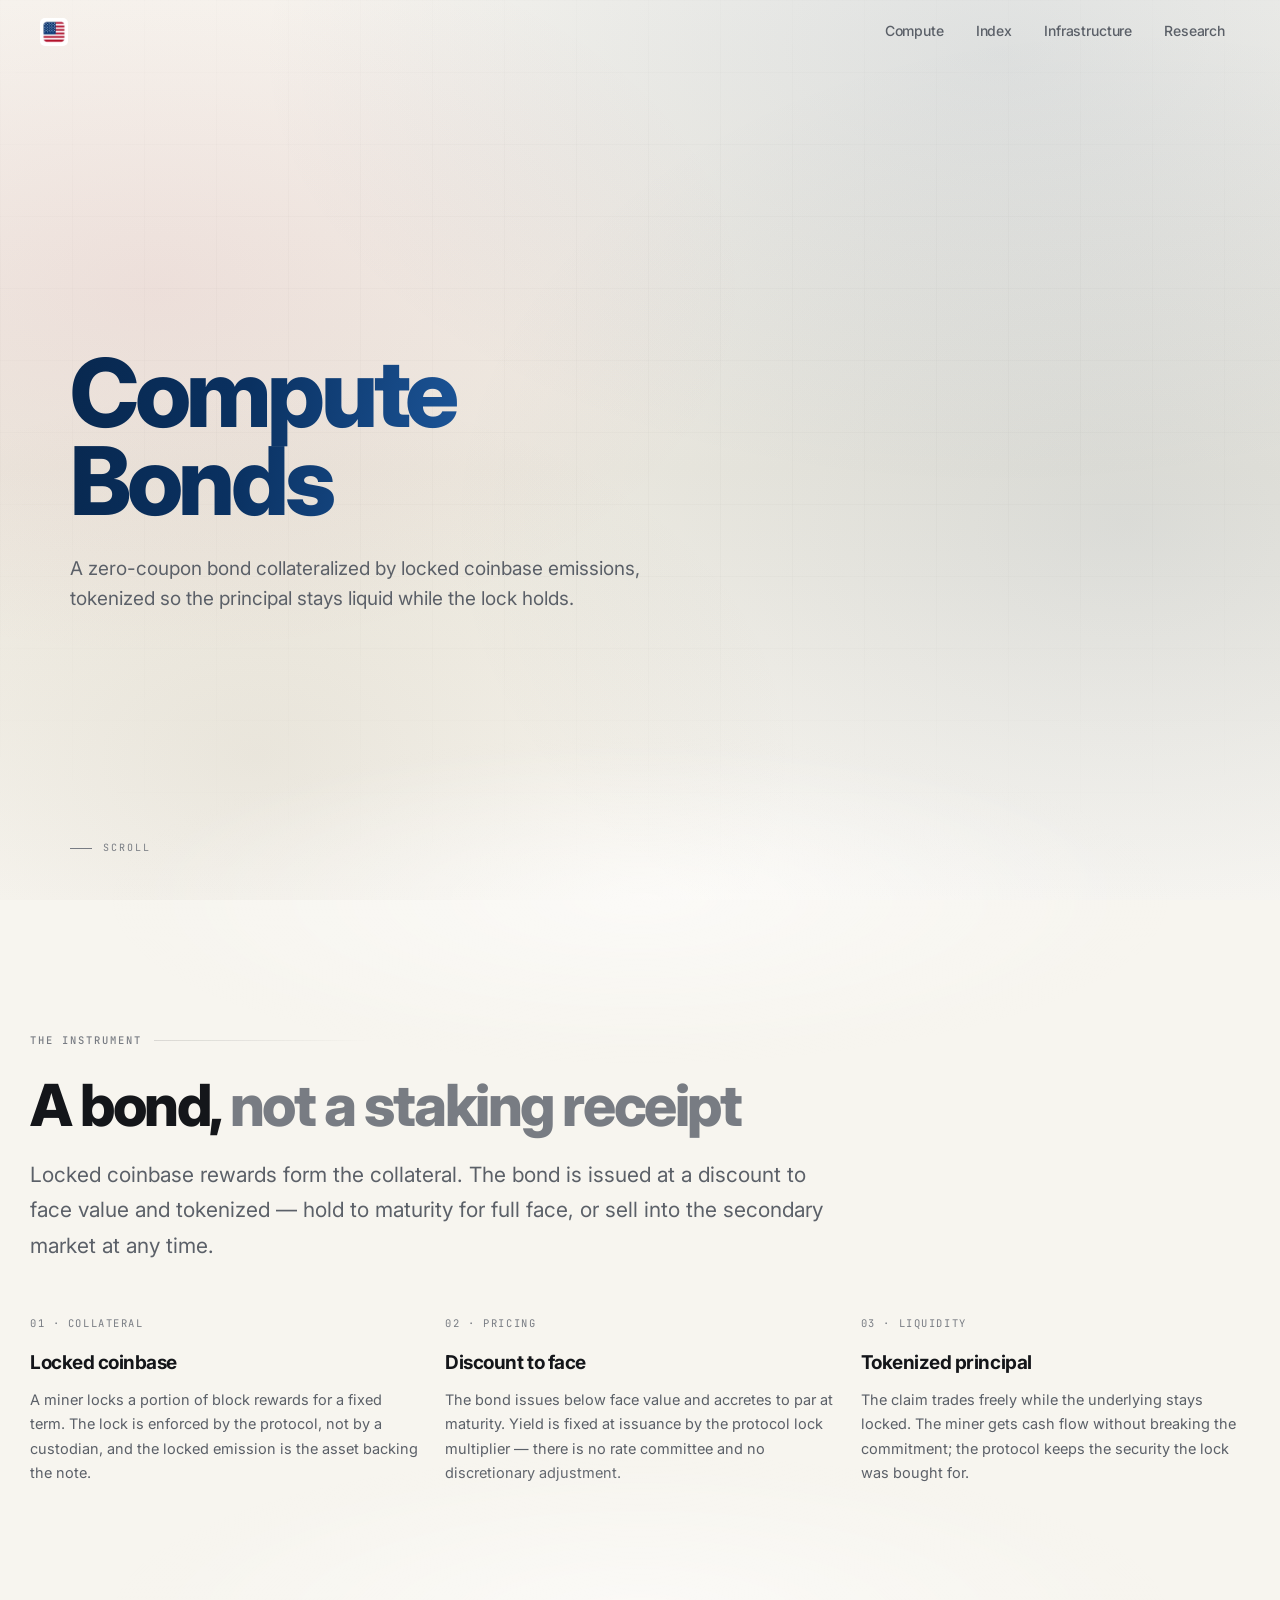
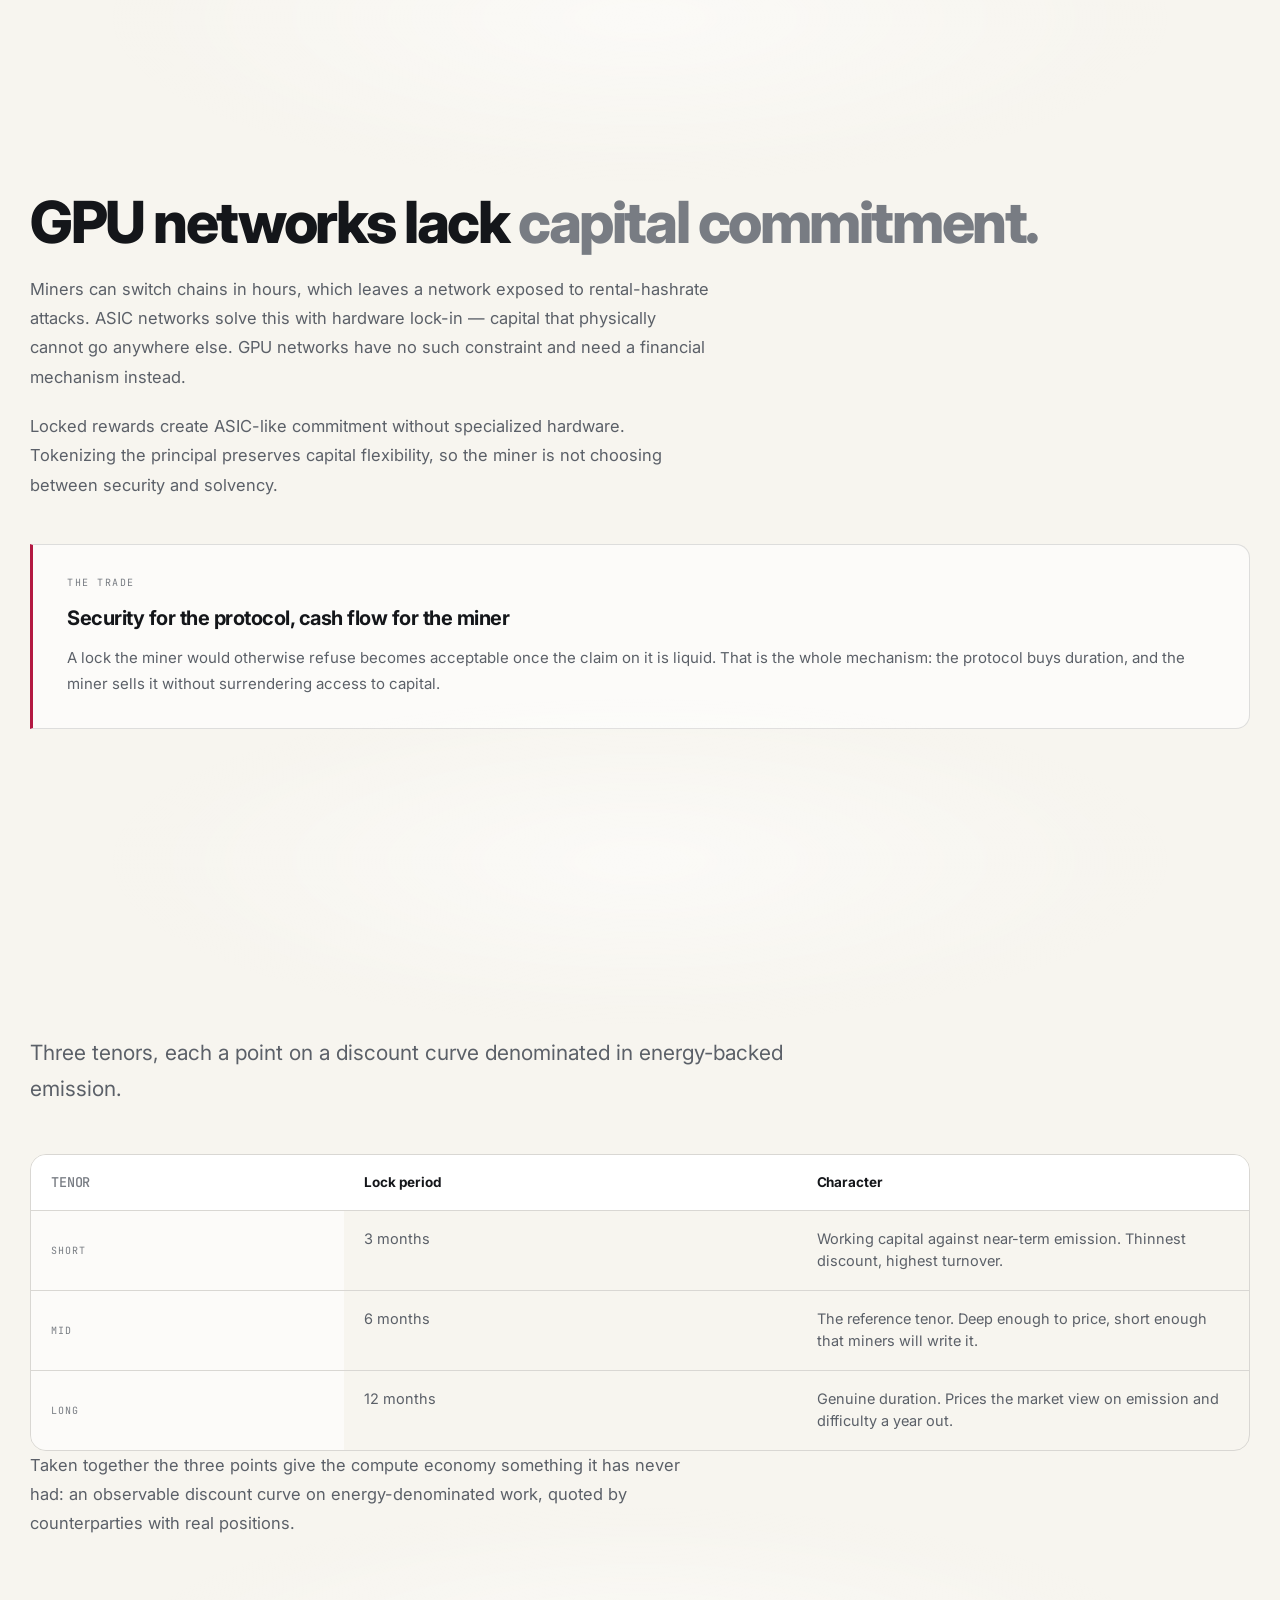
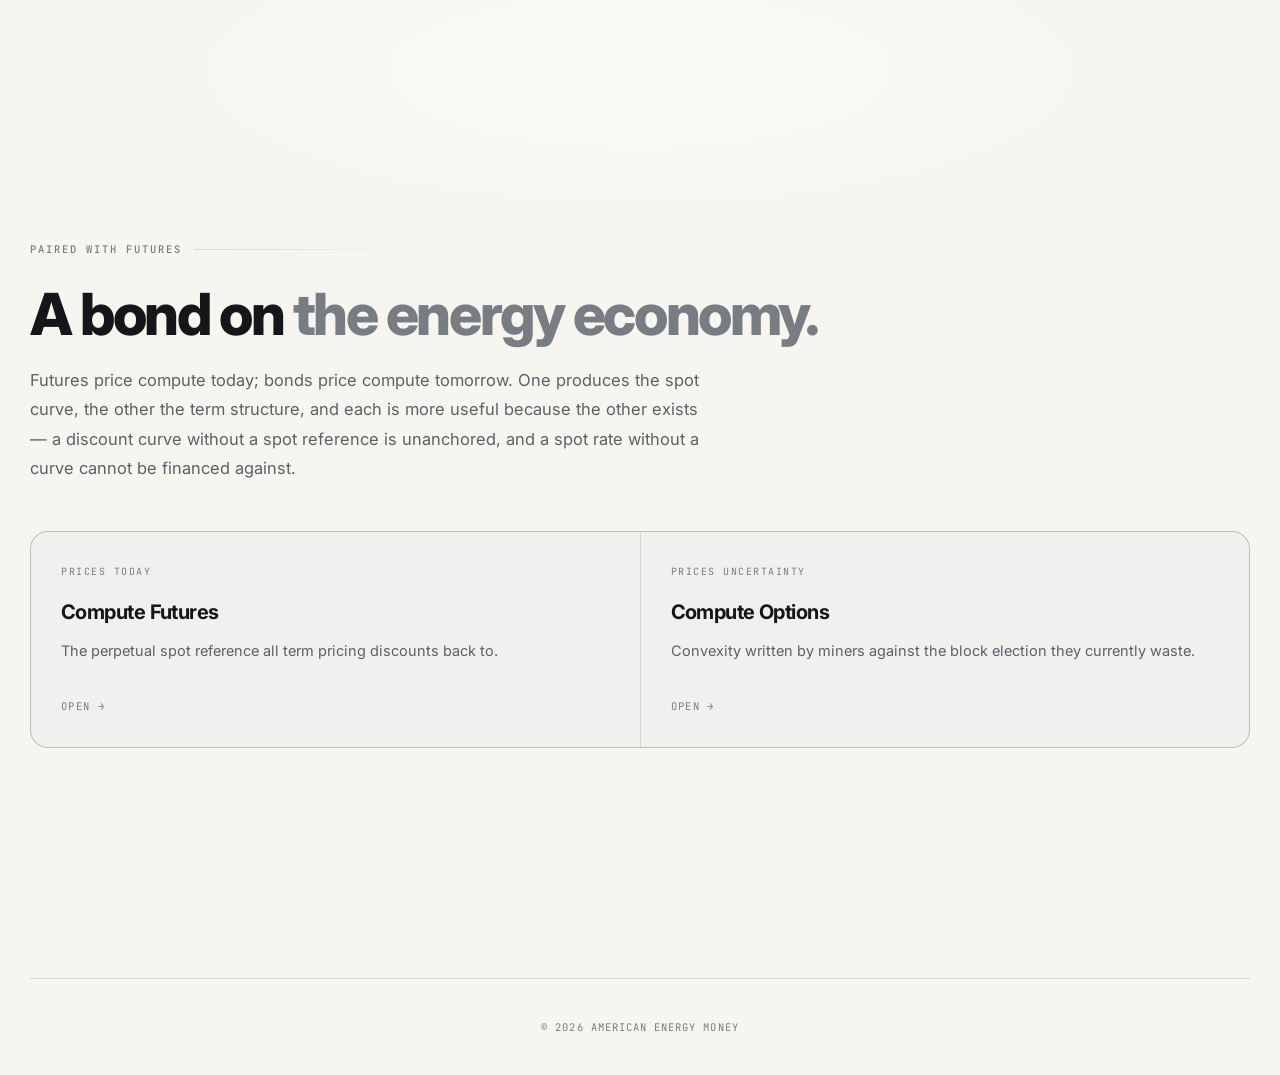
==== commit 99665723: "Add files via upload" ====
--- a/compute-bond.html
+++ b/compute-bond.html
@@ -24,15 +24,6 @@
     <a class="nav-item" href="infrastructure.html">Infrastructure</a>
     <a class="nav-item" href="research.html">Research</a>
   </div>
-</nav>
-
-<div class="rail" aria-hidden="true"><div class="rail-fill" id="railFill"></div></div>
-<nav class="rail-marks" aria-label="Page sections">
-  <a class="rmark" href="#top"><i></i><span>Bonds</span></a>
-  <a class="rmark" href="#instrument"><i></i><span>Instrument</span></a>
-  <a class="rmark" href="#problem"><i></i><span>Problem</span></a>
-  <a class="rmark" href="#term"><i></i><span>Term</span></a>
-  <a class="rmark" href="#pair"><i></i><span>Pairing</span></a>
 </nav>
 
 <main>
@@ -95,13 +86,6 @@
 
 <footer>
   <span>&copy; 2026 American Energy Money</span>
-  <div class="partner-logos">
-    <a href="https://qu.ai" target="_blank" rel="noopener"><img src="images/quai.png" alt="Quai Network"></a>
-    <a href="https://thermoeconomics.info" target="_blank" rel="noopener"><img src="images/thermoecon.png" alt="Thermoeconomics"></a>
-    <a href="https://alphamine.tech/" target="_blank" rel="noopener"><img src="images/alphamine.png" alt="Alphamine"></a>
-    <a href="https://qi.xyz" target="_blank" rel="noopener"><img src="images/qi.png" alt="Qi"></a>
-    <a href="https://www.wolframblockchainlabs.com" target="_blank" rel="noopener"><img src="images/wbl.png" alt="Wolfram Blockchain Labs"></a>
-  </div>
 </footer>
 
 <script src="aem-theme.js"></script>
--- a/aem-theme.css
+++ b/aem-theme.css
@@ -21,7 +21,7 @@
         <div class="ground" aria-hidden="true"></div>
         <div class="grid-overlay" aria-hidden="true"></div>
 
-     5. Behaviour (rail progress, scroll reveal, video controls):
+     5. Behaviour (scroll reveal, nav state, video controls):
         <script src="aem-theme.js"></script>   before </body>
 
    LAYOUT CONTRACT
@@ -43,7 +43,6 @@
   --sans:'Inter',system-ui,sans-serif;
   --mono:'JetBrains Mono',ui-monospace,monospace;
   --serif:'Fraunces',Georgia,serif;
-  --rail:88px;
 }
 
 /* ══════════════════════════════════════════════════════════════
@@ -56,8 +55,7 @@
      line grid   hairlines and the background grid
      nav-bg      scrolled nav backdrop
      surface     card rest / hover fills
-     grad-a/b/c  gradient text ramp
-     rail-1..4   the scroll rail's four-stop fill
+     grad-b/c    gradient text ramp
      mark        active-state accent (rail dot, footnote asterisk)
      frame-bg    letterbox behind media
      title-grad  the full display-title gradient
@@ -75,9 +73,8 @@
   --fg:#F5EDE6; --fg2:#A89189; --fg3:#8A6C64;
   --line:rgba(255,222,200,0.11); --grid:rgba(255,220,190,0.024);
   --nav-bg:rgba(10,5,7,0.74); --surface:rgba(24,12,13,0.55); --surface-hi:rgba(42,20,20,0.82);
-  --grad-a:#8A6A5E; --grad-b:#F7EFE8; --grad-c:#E08A4C;
+  --grad-b:#F7EFE8; --grad-c:#E08A4C;
   --title-grad:linear-gradient(101deg,#7A3A2E 0%,#C24E32 26%,#FFD9A0 52%,#F5EDE6 68%,#E8703C 100%);
-  --rail-1:#5A2438; --rail-2:#C24E32; --rail-3:#FFD9A0; --rail-4:#F5EDE6;
   --mark:#E8703C; --frame-bg:#000;
 }
 
@@ -93,8 +90,7 @@
   --fg:#14161A; --fg2:#5B6068; --fg3:#787C83;
   --line:rgba(20,22,26,0.13); --grid:rgba(20,22,26,0.030);
   --nav-bg:rgba(247,245,239,0.80); --surface:rgba(255,255,255,0.62); --surface-hi:rgba(255,255,255,0.95);
-  --grad-a:#0A3161; --grad-b:#14161A; --grad-c:#4A6E9E;
-  --rail-1:#0A3161; --rail-2:#3E6FA8; --rail-3:#14161A; --rail-4:#B31942;
+  --grad-b:#14161A; --grad-c:#4A6E9E;
   --mark:#B31942; --frame-bg:#14161A;
   /* Old Glory, static. Blue -> light -> red across the title. On light stock a
      true-white stop punches a hole in the glyphs, so the pale band bottoms out
@@ -116,9 +112,8 @@
   --fg:#EDEAE4; --fg2:#8F9691; --fg3:#79817E;
   --line:rgba(230,226,216,0.10); --grid:rgba(230,226,216,0.022);
   --nav-bg:rgba(11,13,13,0.74); --surface:rgba(17,22,23,0.58); --surface-hi:rgba(28,38,38,0.85);
-  --grad-a:#7E8A85; --grad-b:#F0EDE7; --grad-c:#C98A46;
+  --grad-b:#F0EDE7; --grad-c:#C98A46;
   --title-grad:linear-gradient(101deg,#2E6E66 0%,#49A08F 28%,#F0EDE7 54%,#C98A46 78%,#B87333 100%);
-  --rail-1:#2E6E66; --rail-2:#49A08F; --rail-3:#EDEAE4; --rail-4:#B87333;
   --mark:#C98A46; --frame-bg:#000;
 }
 
@@ -164,27 +159,9 @@
   color:var(--fg2);text-decoration:none;border-radius:8px;transition:color .18s,background .18s}
 .nav-item:hover{color:var(--fg);background:var(--surface-hi)}
 
-/* ═══ SIGNATURE: the energy rail — one thread down the whole page ═══ */
-.rail{position:fixed;left:34px;top:0;bottom:0;width:1px;z-index:50;
-  background:var(--line);pointer-events:none}
-.rail-fill{position:absolute;top:0;left:-1px;width:3px;height:0;border-radius:2px;
-  background:linear-gradient(180deg,var(--rail-1),var(--rail-2) 35%,var(--rail-3) 62%,var(--rail-4) 100%);
-  box-shadow:0 0 14px var(--line)}
-.rail-marks{position:fixed;left:0;top:0;bottom:0;width:var(--rail);z-index:51;
-  pointer-events:none;display:flex;flex-direction:column;justify-content:center;gap:26px}
-.rmark{display:flex;align-items:center;gap:9px;padding-left:28px;
-  font-family:var(--mono);font-size:9.5px;font-weight:500;letter-spacing:.13em;
-  text-transform:uppercase;color:var(--fg3);transition:color .3s;pointer-events:auto}
-.rmark i{width:5px;height:5px;border-radius:50%;background:var(--fg3);
-  margin-left:-32px;transition:background .3s,transform .3s;flex:0 0 5px}
-.rmark span{opacity:0;transform:translateX(-6px);transition:opacity .3s,transform .3s;white-space:nowrap}
-.rmark.on{color:var(--fg)}
-.rmark.on i{background:var(--mark);transform:scale(1.7);box-shadow:0 0 10px var(--mark)}
-.rmark.on span{opacity:1;transform:none}
-
 /* ═══ FLOW — sections are spacing, not containers ═══ */
 main{position:relative;z-index:1}
-.band{padding:0 40px 0 calc(var(--rail) + 12px);max-width:1220px;margin:0 auto}
+.band{padding:0 40px;max-width:1220px;margin:0 auto}
 .seq{padding:132px 0}
 .seq--tall{padding:170px 0}
 
@@ -202,23 +179,23 @@
 /* ═══ HERO ═══ */
 .hero{min-height:100svh;display:flex;flex-direction:column;justify-content:center;
   padding-top:64px;position:relative}
-.hero h1{font-size:clamp(56px,11.5vw,168px);font-weight:800;letter-spacing:-0.055em;
-  line-height:0.86;margin:0;
+.hero h1{font-size:clamp(32px,7.4vw,104px);font-weight:800;letter-spacing:-0.045em;
+  line-height:0.92;margin:0;
   color:transparent;
   background-image:var(--title-grad);
   -webkit-background-clip:text;background-clip:text}
 .hero h1 .l2{display:block}
-.hero-sub{margin-top:38px;font-size:clamp(16px,1.9vw,21px);color:var(--fg2);
-  max-width:560px;line-height:1.62;font-weight:400}
+.hero-sub{margin-top:30px;font-size:clamp(15px,1.7vw,19px);color:var(--fg2);
+  max-width:52ch;line-height:1.6;font-weight:400}
 .hero-meta{display:flex;align-items:center;gap:22px;margin-top:44px;flex-wrap:wrap}
-.flaglink{display:flex;align-items:center;gap:13px;text-decoration:none;
-  border:1px solid var(--line);border-radius:100px;padding:9px 9px 9px 18px;
-  transition:border-color .2s,background .2s}
-.flaglink:hover{border-color:var(--fg3);background:var(--surface)}
-.flaglink b{font-family:var(--mono);font-size:10px;font-weight:500;letter-spacing:.13em;
-  text-transform:uppercase;color:var(--fg2)}
-.flaglink img{height:26px;width:auto;border-radius:4px;display:block}
-.scrollcue{position:absolute;bottom:44px;left:calc(var(--rail) + 12px);
+.flaglink{display:inline-block;text-decoration:none;transition:transform .25s}
+.flaglink:hover{transform:translateY(-3px)}
+.flaglink img{height:clamp(96px,13vw,168px);width:auto;border-radius:8px;display:block}
+.flaglink b{display:block;margin-top:14px;font-family:var(--mono);font-size:10px;
+  font-weight:500;letter-spacing:.14em;text-transform:uppercase;color:var(--fg3);
+  transition:color .2s}
+.flaglink:hover b{color:var(--fg)}
+.scrollcue{position:absolute;bottom:44px;left:40px;
   font-family:var(--mono);font-size:10px;letter-spacing:.19em;text-transform:uppercase;
   color:var(--fg3);display:flex;align-items:center;gap:11px}
 .scrollcue em{font-style:normal;width:22px;height:1px;background:var(--fg3);
@@ -259,6 +236,23 @@
 .fnote a{color:var(--fg);text-decoration:none;border-bottom:1px solid var(--line)}
 .fnote a:hover{border-bottom-color:var(--fg2)}
 .fnote sup{color:var(--mark);font-weight:600}
+
+/* ═══ CENTRED VARIANTS ═══ */
+.center{text-align:center}
+.center.p,.center.lead-p,.center.fnote{margin-left:auto;margin-right:auto}
+.figure.center a{display:inline-block}
+.figure.center img{margin:0 auto;max-width:min(520px,100%)}
+.figure.center figcaption{text-align:center}
+.statement-lede{font-size:clamp(24px,3.6vw,44px);font-weight:600;letter-spacing:-0.032em;
+  line-height:1.28;color:var(--fg);text-align:center;max-width:22ch;margin:0 auto}
+.statement-lede .hi{color:transparent;
+  background:linear-gradient(96deg,var(--grad-b),var(--grad-c));
+  -webkit-background-clip:text;background-clip:text}
+.brief-head{font-size:clamp(28px,4.2vw,52px);font-weight:800;letter-spacing:-0.04em;
+  line-height:1.06;text-align:center;margin-bottom:18px}
+.brief-head .mut{color:var(--fg3)}
+.brief-sub{font-size:clamp(15px,1.8vw,19px);line-height:1.6;color:var(--fg2);
+  text-align:center;max-width:56ch;margin:0 auto 44px}
 
 /* ═══ VIDEO ═══ */
 .brief-frame{position:relative;border-radius:16px;overflow:hidden;background:var(--frame-bg);
@@ -303,9 +297,9 @@
 .pill:hover .go{color:var(--fg);gap:13px}
 
 /* ═══ FOOTER ═══ */
-footer{position:relative;z-index:1;margin-top:60px;padding:44px 40px 44px calc(var(--rail) + 12px);
+footer{position:relative;z-index:1;margin-top:60px;padding:40px 40px;
   border-top:1px solid var(--line);
-  display:flex;align-items:center;justify-content:space-between;gap:28px;flex-wrap:wrap;
+  display:flex;align-items:center;justify-content:center;gap:28px;flex-wrap:wrap;
   max-width:1220px;margin-left:auto;margin-right:auto;
   font-family:var(--mono);font-size:10.5px;letter-spacing:.1em;text-transform:uppercase;color:var(--fg3)}
 .partner-logos{display:flex;align-items:center;gap:26px;flex-wrap:wrap}
@@ -334,13 +328,12 @@
   .pill{min-height:0}
 }
 @media (max-width:768px){
-  :root{--rail:0px}
-  .rail,.rail-marks{display:none}
   nav{padding:0 20px}
   .band{padding:0 20px}
   footer{padding:36px 20px}
   .seq,.seq--tall{padding:96px 0}
   .scrollcue{left:20px}
+  .hero{min-height:auto;padding-top:130px;padding-bottom:90px}
 }
 
 /* ═══════════════════════════════════════════════════════════════════════
